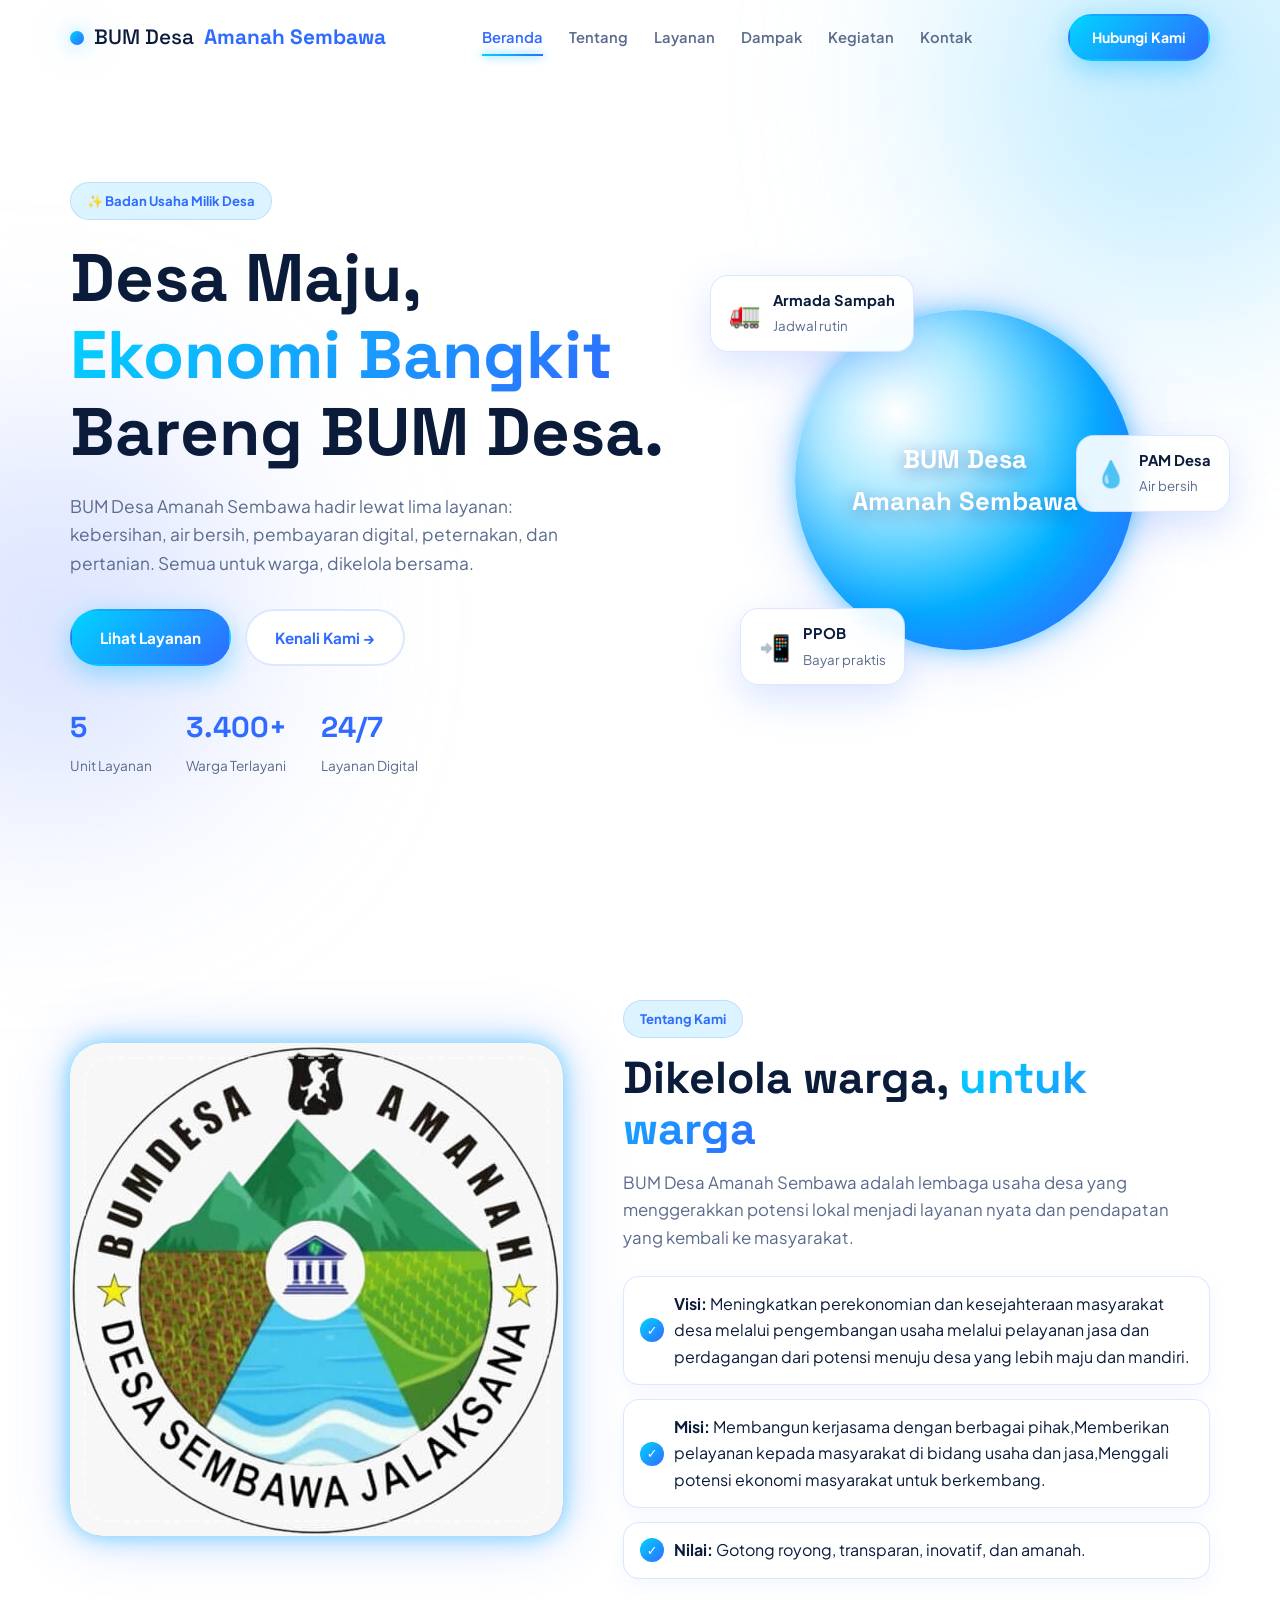
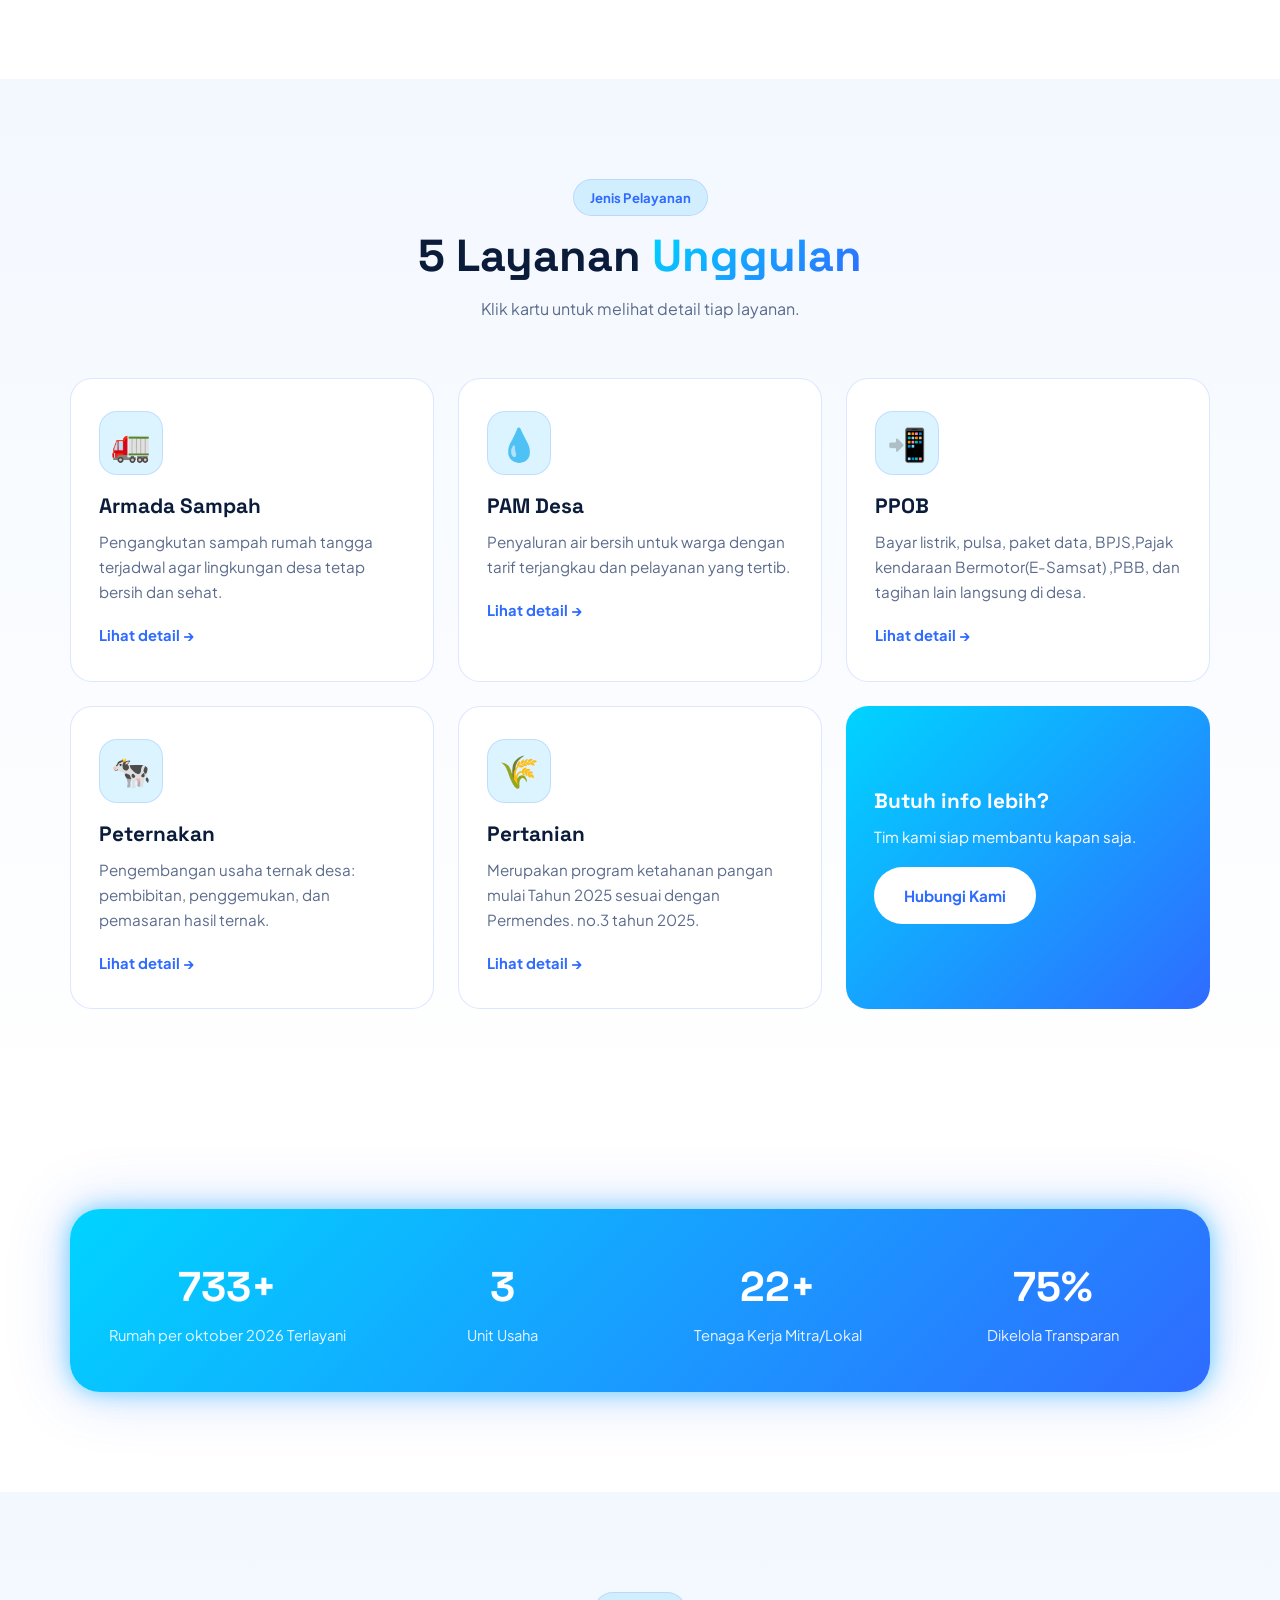
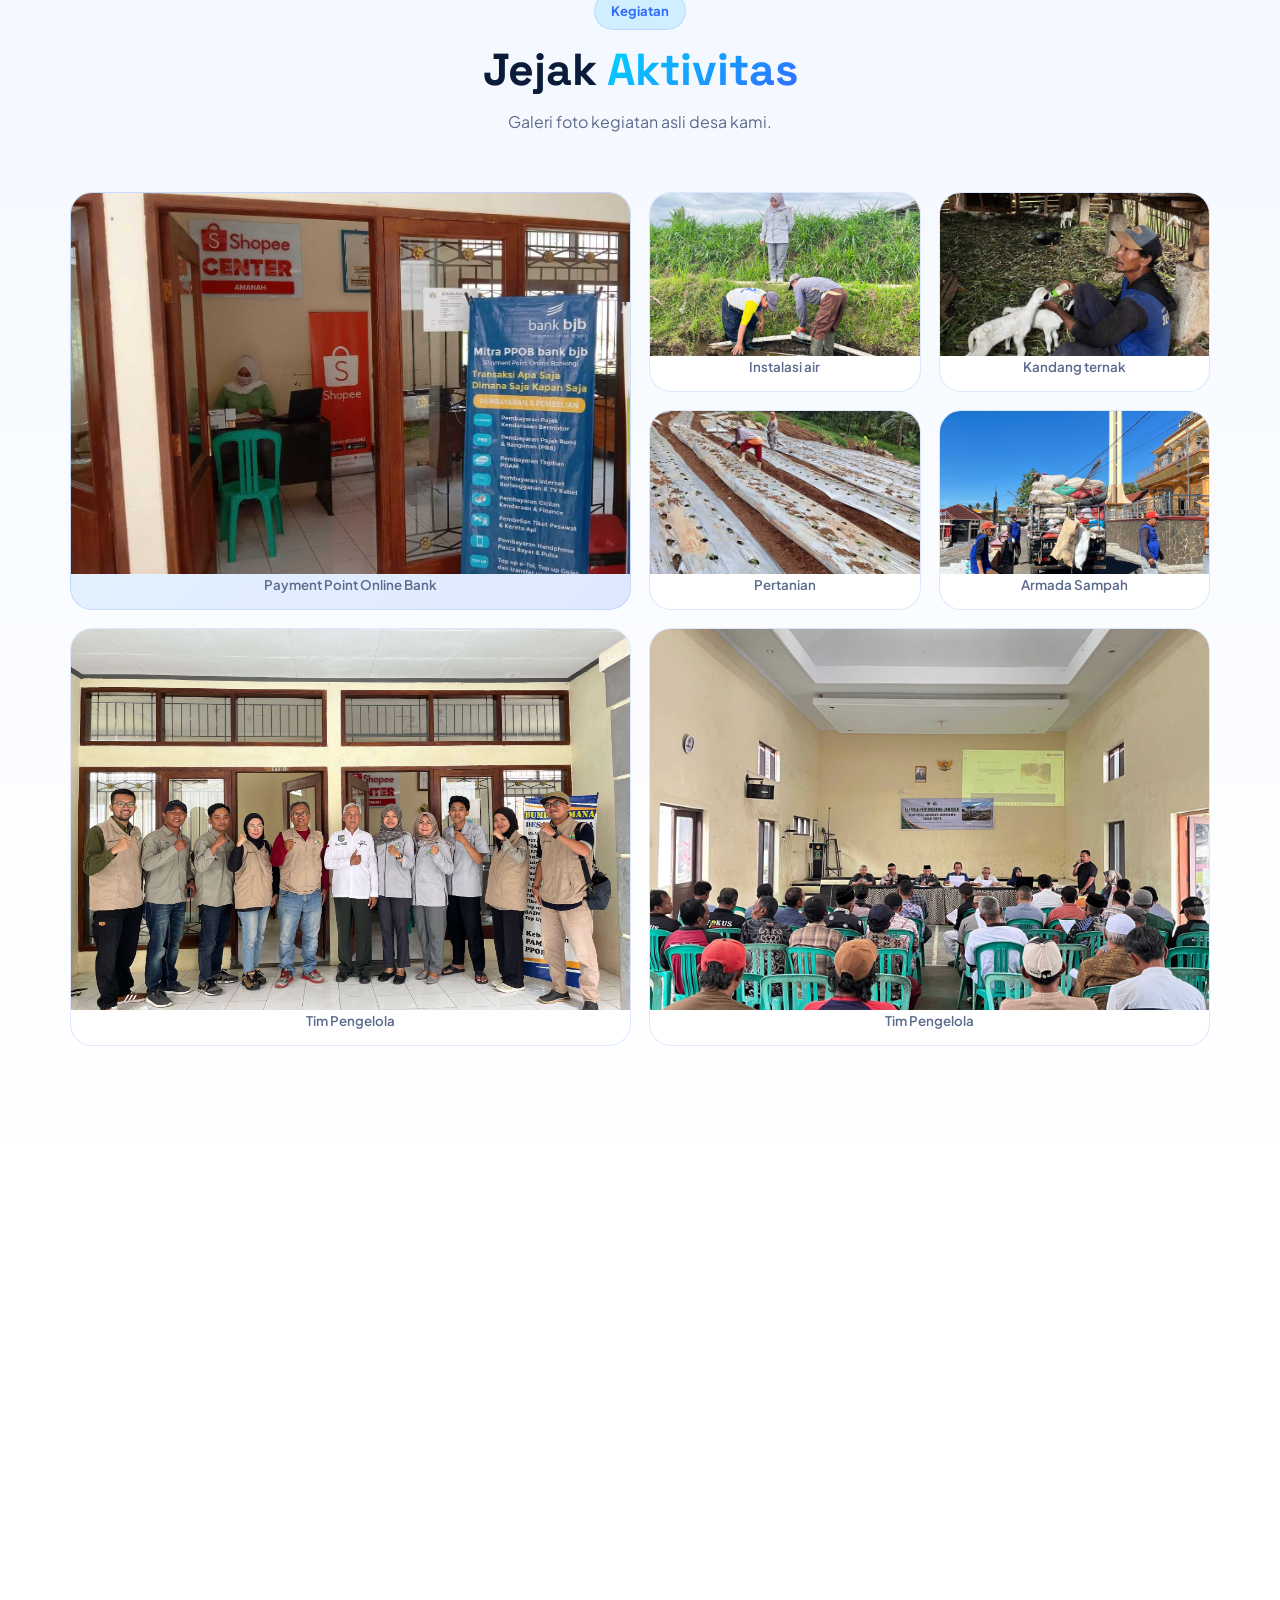
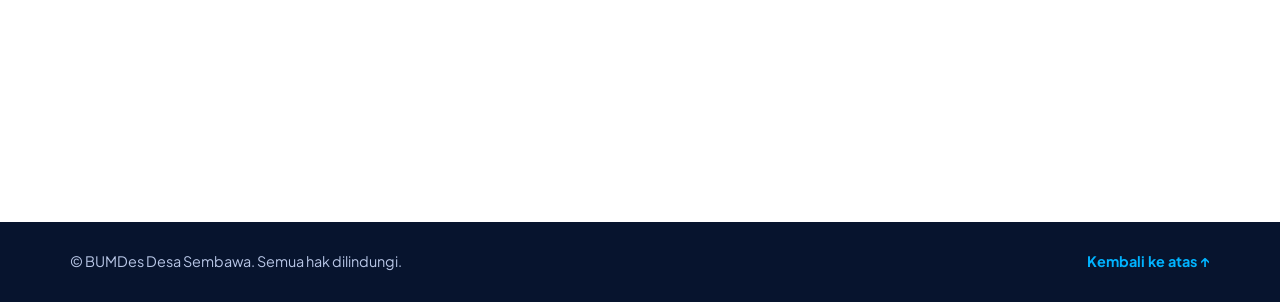
==== index.html @ c19733e8 "Add files via upload" ====
<!DOCTYPE html>
<html lang="id" style="overflow-x: hidden;">

<head>
  <meta charset="UTF-8" />
  <meta name="viewport" content="width=device-width, initial-scale=1.0, maximum-scale=1.0, user-scalable=no">
  <title>BUM Desa Amanah Sembawa</title>
  <meta name="description"
    content="BUM Desa Amanah Sembawa: armada sampah, PAM desa, PPOB, peternakan, dan pertanian untuk kemajuan desa." />
  <link rel="preconnect" href="https://fonts.googleapis.com" />
  <link rel="preconnect" href="https://fonts.gstatic.com" crossorigin />
  <link
    href="https://fonts.googleapis.com/css2?family=Plus+Jakarta+Sans:wght@400;500;600;700;800&family=Space+Grotesk:wght@500;700&display=swap"
    rel="stylesheet" />
  <link rel="stylesheet" href="style.css" />
</head>

<body style="overflow-x: hidden; width: 100%; max-width: 100vw;"></body>

<body>
  <div class="scroll-progress" id="scrollProgress"></div>
  <div class="bg-glow glow-1"></div>
  <div class="bg-glow glow-2"></div>

  <!-- NAVBAR -->
  <header class="navbar" id="navbar">
    <div class="container nav-inner">
      <a href="#beranda" class="brand">
        <span class="brand-dot"></span>
        BUM Desa <b>Amanah Sembawa</b>
      </a>
      <nav class="nav-links" id="navLinks">
        <a href="#beranda">Beranda</a>
        <a href="#tentang">Tentang</a>
        <a href="#layanan">Layanan</a>
        <a href="#statistik">Dampak</a>
        <a href="#galeri">Kegiatan</a>
        <a href="#kontak">Kontak</a>
      </nav>
      <a href="#kontak" class="btn btn-neon btn-sm nav-cta">Hubungi Kami</a>
      <button class="burger" id="burger" aria-label="Menu">
        <span></span><span></span><span></span>
      </button>
    </div>
  </header>

  <main>
    <!-- HERO -->
    <section class="hero" id="beranda">
      <div class="container hero-grid">
        <div class="hero-text reveal">
          <span class="chip">✨ Badan Usaha Milik Desa</span>
          <h1>Desa Maju,<br /><span class="gradient-text">Ekonomi Bangkit</span><br />Bareng BUM Desa.</h1>
          <p>
            BUM Desa Amanah Sembawa hadir lewat lima layanan: kebersihan, air bersih,
            pembayaran digital, peternakan, dan pertanian. Semua untuk warga, dikelola bersama.
          </p>
          <div class="hero-actions">
            <a href="#layanan" class="btn btn-neon">Lihat Layanan</a>
            <a href="#tentang" class="btn btn-ghost">Kenali Kami →</a>
          </div>
          <div class="hero-mini">
            <div><strong class="counter" data-target="5">0</strong><span>Unit Layanan</span></div>
            <div><strong class="counter" data-target="3400" data-suffix="+">0</strong><span>Warga Terlayani</span></div>
            <div><strong class="counter" data-target="24" data-suffix="/7">0</strong><span>Layanan Digital</span></div>
          </div>
        </div>

        <div class="hero-visual reveal">
          <div class="orb"></div>
          <div class="float-card fc-1"><span>🚛</span>
            <div><b>Armada Sampah</b><small>Jadwal rutin</small></div>
          </div>
          <div class="float-card fc-2"><span>💧</span>
            <div><b>PAM Desa</b><small>Air bersih</small></div>
          </div>
          <div class="float-card fc-3"><span>📲</span>
            <div><b>PPOB</b><small>Bayar praktis</small></div>
          </div>
          <div class="hero-badge">BUM Desa<br /> Amanah Sembawa</div>
        </div>
      </div>
    </section>

    <!-- TENTANG -->
    <section class="section" id="tentang">
      <div class="container about-grid">
        <div class="about-card reveal">
          <div class="about-img">
            <img src="images/logo.png" alt="Logo BUMDes Sembawa">
          </div>
        </div>

        <div class="reveal">
          <span class="chip">Tentang Kami</span>
          <h2>Dikelola warga, <span class="gradient-text">untuk warga</span></h2>
          <p class="lead">
            BUM Desa Amanah Sembawa adalah lembaga usaha desa yang menggerakkan potensi lokal
            menjadi layanan nyata dan pendapatan yang kembali ke masyarakat.
          </p>
          <ul class="check-list">
            <li><b>Visi:</b> Meningkatkan perekonomian dan kesejahteraan masyarakat desa melalui pengembangan usaha
              melalui
              pelayanan jasa dan perdagangan dari potensi menuju desa yang lebih maju dan mandiri.</li>
            <li><b>Misi:</b> Membangun kerjasama dengan berbagai pihak,Memberikan pelayanan kepada masyarakat di bidang
              usaha dan jasa,Menggali potensi ekonomi masyarakat untuk berkembang.</li>
            <li><b>Nilai:</b> Gotong royong, transparan, inovatif, dan amanah.</li>
          </ul>
        </div>
      </div>
    </section>

    <!-- LAYANAN -->
    <section class="section section-alt" id="layanan">
      <div class="container">
        <div class="section-head reveal">
          <span class="chip">Jenis Pelayanan</span>
          <h2>5 Layanan <span class="gradient-text">Unggulan</span></h2>
          <p>Klik kartu untuk melihat detail tiap layanan.</p>
        </div>

        <div class="service-grid">
          <article class="service-card reveal" data-service="sampah">
            <div class="s-icon">🚛</div>
            <h3>Armada Sampah</h3>
            <p>Pengangkutan sampah rumah tangga terjadwal agar lingkungan desa tetap bersih dan sehat.</p>
            <button class="s-link">Lihat detail →</button>
          </article>

          <article class="service-card reveal" data-service="pam">
            <div class="s-icon">💧</div>
            <h3>PAM Desa</h3>
            <p>Penyaluran air bersih untuk warga dengan tarif terjangkau dan pelayanan yang tertib.</p>
            <button class="s-link">Lihat detail →</button>
          </article>

          <article class="service-card reveal" data-service="ppob">
            <div class="s-icon">📲</div>
            <h3>PPOB</h3>
            <p>Bayar listrik, pulsa, paket data, BPJS,Pajak kendaraan Bermotor(E-Samsat) ,PBB, dan tagihan lain langsung
              di desa.</p>
            <button class="s-link">Lihat detail →</button>
          </article>

          <article class="service-card reveal" data-service="peternakan">
            <div class="s-icon">🐄</div>
            <h3>Peternakan</h3>
            <p>Pengembangan usaha ternak desa: pembibitan, penggemukan, dan pemasaran hasil ternak.</p>
            <button class="s-link">Lihat detail →</button>
          </article>

          <article class="service-card reveal" data-service="pertanian">
            <div class="s-icon">🌾</div>
            <h3>Pertanian</h3>
            <p>Merupakan program ketahanan pangan mulai Tahun 2025 sesuai dengan Permendes. no.3 tahun 2025.</p>
            <button class="s-link">Lihat detail →</button>
          </article>

          <article class="service-card cta-card reveal">
            <h3>Butuh info lebih?</h3>
            <p>Tim kami siap membantu kapan saja.</p>
            <a href="#kontak" class="btn btn-white">Hubungi Kami</a>
          </article>
        </div>
      </div>
    </section>

    <!-- STATISTIK -->
    <section class="section" id="statistik">
      <div class="container">
        <div class="stats reveal">
          <div class="stat"><strong class="counter" data-target="969" data-suffix="+">0</strong><span>Rumah per oktober
              2026
              Terlayani</span></div>
          <div class="stat"><strong class="counter" data-target="5">0</strong><span>Unit Usaha</span></div>
          <div class="stat"><strong class="counter" data-target="30" data-suffix="+">0</strong><span>Tenaga Kerja
              Mitra/Lokal</span></div>
          <div class="stat"><strong class="counter" data-target="100" data-suffix="%">0</strong><span>Dikelola
              Transparan</span></div>
        </div>
      </div>
    </section>

    <!-- GALERI -->
    <section class="section section-alt" id="galeri">
      <div class="container">
        <div class="section-head reveal">
          <span class="chip">Kegiatan</span>
          <h2>Jejak <span class="gradient-text">Aktivitas</span></h2>
          <p>Galeri foto kegiatan asli desa kami.</p>
        </div>
        <div class="gallery">
          <div class="g-item g-big reveal">
            <img src="images/ppob.jpg" alt="Pengangkutan sampah">
            <small>Payment Point Online Bank</small>
          </div>

          <div class="g-item reveal">
            <img src="images/air-bersih.jpg" alt="Instalasi air">
            <small>Instalasi air</small>
          </div>

          <div class="g-item reveal">
            <img src="images/peternakan.jpg" alt="Kandang ternak">
            <small>Kandang ternak</small>
          </div>

          <div class="g-item reveal">
            <img src="images/pertanian.jpg" alt="Kolam ikan">
            <small>Pertanian</small>
          </div>

          <div class="g-item reveal">
            <img src="images/sampah.jpg" alt="Loket PPOB">
            <small>Armada Sampah</small>
          </div>
          <div class="g-item reveal g-karyawan">
            <img src="images/karyawan.jpg" alt="Tim Karyawan 1">
            <small>Tim Pengelola </small>
          </div>

          <div class="g-item reveal g-karyawan">
            <img src="images/karyawan2.jpg" alt="Tim Karyawan 2 ">
            <small>Tim Pengelola </small>
          </div>
        </div>
      </div>




    </section>

    <!-- KONTAK -->
    <section class="section" id="kontak">
      <div class="container contact-grid">
        <div class="reveal">
          <span class="chip">Kontak</span>
          <h2>Yuk, <span class="gradient-text">terhubung!</span></h2>
          <p class="lead">Punya pertanyaan atau ingin berlangganan layanan? Kirim pesan, kami balas secepatnya.</p>
          <ul class="contact-list">
            <li>📍 Kantor BUM Desa, Balai Desa Sembawa</li>
            <li>✉️ bumdesaamanahsembawa@gmail.com</li>
            <li>📷 https://www.instagram.com/bumdesa_amanahsembawa</li>
            <li>▶️ https://youtube.com/@bumdesaamanahsembawa2020</li>
            <li>🕗 Senin–Kamis, 08.00–13.30 WIB</li>
            <li>🕗 Jum'at, 08.00–11.30 WIB</li>
          </ul>
        </div>
        <form class="form reveal" id="contactForm">
          <label>Nama
            <input type="text" id="nama" placeholder="Nama lengkap" required />
          </label>
          <label>Layanan
            <select id="layananPilih">
              <option>Armada Sampah</option>
              <option>PAM Desa</option>
              <option>PPOB</option>
              <option>Peternakan</option>
              <option>Pertanian</option>
            </select>
          </label>
          <label>Pesan
            <textarea id="pesan" rows="4" placeholder="Tulis pesanmu..." required></textarea>
          </label>
          <button type="submit" class="btn btn-neon">Kirim via Gmail</button>
        </form>
      </div>
    </section>
  </main>

  <footer class="footer">
    <div class="container footer-inner">
      <span>© <span id="year"></span> BUMDes Desa Sembawa. Semua hak dilindungi.</span>
      <a href="#beranda">Kembali ke atas ↑</a>
    </div>
  </footer>

  <!-- MODAL -->
  <div class="modal" id="modal" aria-hidden="true">
    <div class="modal-box">
      <button class="modal-close" id="modalClose" aria-label="Tutup">✕</button>
      <div class="modal-icon" id="mIcon"></div>
      <h3 id="mTitle"></h3>
      <p id="mDesc"></p>
      <ul id="mList"></ul>
      <a href="#kontak" class="btn btn-neon" id="mCta">Pesan Layanan</a>
    </div>
  </div>


  <script src="script.js"></script>
</body>

</html>
---- style.css ----
:root {
  --bg: #ffffff;
  --bg-alt: #f3f8ff;
  --text: #0b1b3a;
  --muted: #5b6b8c;
  --neon: #00b3ff;
  --neon-2: #2f6bff;
  --neon-soft: rgba(0, 179, 255, 0.14);
  --border: rgba(47, 107, 255, 0.16);
  --glow: 0 0 22px rgba(0, 179, 255, 0.55), 0 0 60px rgba(47, 107, 255, 0.25);
  --radius: 22px;
  --grad: linear-gradient(135deg, #00d4ff 0%, #2f6bff 100%);
}

* {
  margin: 0;
  padding: 0;
  box-sizing: border-box;
}

html {
  scroll-behavior: smooth;
  scroll-padding-top: 80px;
}

body {
  font-family: "Plus Jakarta Sans", system-ui, sans-serif;
  background: var(--bg);
  color: var(--text);
  line-height: 1.65;
  overflow-x: hidden;
}

h1,
h2,
h3 {
  font-family: "Space Grotesk", "Plus Jakarta Sans", sans-serif;
  line-height: 1.15;
}

a {
  color: inherit;
  text-decoration: none;
}

ul {
  list-style: none;
}

.container {
  width: min(1140px, 92%);
  margin: 0 auto;
}

.gradient-text {
  background: var(--grad);
  -webkit-background-clip: text;
  background-clip: text;
  color: transparent;
}

/* scroll progress */
.scroll-progress {
  position: fixed;
  top: 0;
  left: 0;
  height: 3px;
  width: 0;
  background: var(--grad);
  box-shadow: var(--glow);
  z-index: 200;
}

/* background glows */
.bg-glow {
  position: fixed;
  border-radius: 50%;
  filter: blur(110px);
  z-index: -1;
  opacity: 0.55;
  pointer-events: none;
}

.glow-1 {
  width: 420px;
  height: 420px;
  background: #8fdcff;
  top: -120px;
  right: -100px;
}

.glow-2 {
  width: 380px;
  height: 380px;
  background: #b7c8ff;
  bottom: 10%;
  left: -140px;
}

/* buttons */
.btn {
  display: inline-flex;
  align-items: center;
  justify-content: center;
  padding: 14px 28px;
  border-radius: 999px;
  font-weight: 700;
  font-size: 0.95rem;
  border: 2px solid transparent;
  cursor: pointer;
  transition: transform .25s, box-shadow .25s, background .25s;
  font-family: inherit;
}

.btn-sm {
  padding: 10px 22px;
  font-size: 0.88rem;
}

.btn-neon {
  background: var(--grad);
  color: #fff;
  box-shadow: 0 8px 28px rgba(0, 179, 255, 0.4);
}

.btn-neon:hover {
  transform: translateY(-3px);
  box-shadow: var(--glow);
}

.btn-ghost {
  background: #fff;
  border-color: var(--border);
  color: var(--neon-2);
}

.btn-ghost:hover {
  border-color: var(--neon);
  box-shadow: 0 0 20px var(--neon-soft);
  transform: translateY(-3px);
}

.btn-white {
  background: #fff;
  color: var(--neon-2);
}

.btn-white:hover {
  transform: translateY(-3px);
}

/* navbar */
.navbar {
  position: fixed;
  top: 0;
  left: 0;
  right: 0;
  z-index: 100;
  padding: 14px 0;
  transition: background .3s, box-shadow .3s, padding .3s;
}

.navbar.scrolled {
  background: rgba(255, 255, 255, 0.82);
  backdrop-filter: blur(16px);
  box-shadow: 0 6px 30px rgba(47, 107, 255, 0.10);
  padding: 10px 0;
}

.nav-inner {
  display: flex;
  align-items: center;
  justify-content: space-between;
  gap: 20px;
}

.brand {
  font-family: "Space Grotesk", sans-serif;
  font-size: 1.3rem;
  font-weight: 500;
  display: flex;
  align-items: center;
  gap: 10px;
}

.brand b {
  color: var(--neon-2);
}

.brand-dot {
  width: 14px;
  height: 14px;
  border-radius: 50%;
  background: var(--grad);
  box-shadow: var(--glow);
}

.nav-links {
  display: flex;
  gap: 26px;
}

.nav-links a {
  font-weight: 600;
  font-size: 0.92rem;
  color: var(--muted);
  position: relative;
  transition: color .2s;
}

.nav-links a::after {
  content: "";
  position: absolute;
  left: 0;
  bottom: -6px;
  width: 0;
  height: 2px;
  background: var(--grad);
  box-shadow: 0 0 10px var(--neon);
  transition: width .3s;
}

.nav-links a:hover,
.nav-links a.active {
  color: var(--neon-2);
}

.nav-links a:hover::after,
.nav-links a.active::after {
  width: 100%;
}

.burger {
  display: none;
  background: none;
  border: 0;
  cursor: pointer;
  flex-direction: column;
  gap: 5px;
}

.burger span {
  width: 26px;
  height: 3px;
  background: var(--text);
  border-radius: 3px;
  transition: .3s;
}

/* sections */
.section {
  padding: 100px 0;
  position: relative;
}

.section-alt {
  background: linear-gradient(180deg, var(--bg-alt), #fff);
}

.section-head {
  text-align: center;
  max-width: 620px;
  margin: 0 auto 56px;
}

.section-head p {
  color: var(--muted);
  margin-top: 12px;
}

h2 {
  font-size: clamp(1.9rem, 4vw, 2.8rem);
  margin: 14px 0 14px;
}

.lead {
  color: var(--muted);
  font-size: 1.05rem;
}

.chip {
  display: inline-block;
  padding: 7px 16px;
  border-radius: 999px;
  font-size: 0.82rem;
  font-weight: 700;
  color: var(--neon-2);
  background: var(--neon-soft);
  border: 1px solid var(--border);
}

/* hero */
.hero {
  padding: 150px 0 90px;
  min-height: 100vh;
  display: flex;
  align-items: center;
}

.hero-grid {
  display: grid;
  grid-template-columns: 1.1fr 0.9fr;
  gap: 50px;
  align-items: center;
}

.hero h1 {
  font-size: clamp(2.4rem, 5.6vw, 4.2rem);
  margin: 20px 0;
}

.hero p {
  color: var(--muted);
  font-size: 1.08rem;
  max-width: 520px;
}

.hero-actions {
  display: flex;
  gap: 14px;
  flex-wrap: wrap;
  margin: 32px 0 38px;
}

.hero-mini {
  display: flex;
  gap: 34px;
  flex-wrap: wrap;
}

.hero-mini strong {
  display: block;
  font-family: "Space Grotesk";
  font-size: 1.8rem;
  color: var(--neon-2);
}

.hero-mini span {
  font-size: 0.85rem;
  color: var(--muted);
}

.hero-visual {
  position: relative;
  height: 470px;
  display: grid;
  place-items: center;
}

.orb {
  width: 340px;
  height: 340px;
  border-radius: 50%;
  background: radial-gradient(circle at 30% 30%, #fff 0%, #aeeaff 25%, #00b3ff 60%, #2f6bff 100%);
  box-shadow: var(--glow), inset -20px -20px 60px rgba(47, 107, 255, 0.4);
  animation: pulse 6s ease-in-out infinite;
}

.hero-badge {
  position: absolute;
  text-align: center;
  font-family: "Space Grotesk";
  font-weight: 700;
  font-size: 1.6rem;
  color: #fff;
  text-shadow: 0 4px 18px rgba(0, 40, 140, 0.45);
}

.float-card {
  position: absolute;
  display: flex;
  align-items: center;
  gap: 12px;
  background: rgba(255, 255, 255, 0.9);
  backdrop-filter: blur(10px);
  padding: 12px 18px;
  border-radius: 18px;
  border: 1px solid var(--border);
  box-shadow: 0 14px 40px rgba(47, 107, 255, 0.18);
  animation: float 5s ease-in-out infinite;
}

.float-card span {
  font-size: 1.6rem;
}

.float-card b {
  display: block;
  font-size: 0.92rem;
}

.float-card small {
  color: var(--muted);
}

.fc-1 {
  top: 30px;
  left: -10px;
}

.fc-2 {
  top: 190px;
  right: -20px;
  animation-delay: -1.5s;
}

.fc-3 {
  bottom: 30px;
  left: 20px;
  animation-delay: -3s;
}

@keyframes float {

  0%,
  100% {
    transform: translateY(0);
  }

  50% {
    transform: translateY(-14px);
  }
}

@keyframes pulse {

  0%,
  100% {
    transform: scale(1);
  }

  50% {
    transform: scale(1.05);
  }
}

/* about */
.about-grid {
  display: grid;
  grid-template-columns: 0.9fr 1.1fr;
  gap: 60px;
  align-items: center;
}

.about-img {
  aspect-ratio: 1;
  border-radius: 32px;
  display: grid;
  place-content: center;
  text-align: center;
  background: var(--grad);
  color: #fff;
  box-shadow: var(--glow);
  position: relative;
  overflow: hidden;
}

.about-img::before {
  content: "";
  position: absolute;
  inset: 14px;
  border: 2px dashed rgba(255, 255, 255, 0.5);
  border-radius: 24px;
}

.about-img span {
  font-size: 6rem;
}

.about-img p {
  font-family: "Space Grotesk";
  font-size: 1.3rem;
  font-weight: 700;
}

.check-list {
  margin-top: 24px;
  display: grid;
  gap: 14px;
}

.check-list li {
  padding: 14px 18px 14px 50px;
  border-radius: 16px;
  background: #fff;
  border: 1px solid var(--border);
  position: relative;
  box-shadow: 0 6px 20px rgba(47, 107, 255, 0.06);
}

.check-list li::before {
  content: "✓";
  position: absolute;
  left: 16px;
  top: 50%;
  transform: translateY(-50%);
  width: 24px;
  height: 24px;
  border-radius: 50%;
  background: var(--grad);
  color: #fff;
  display: grid;
  place-items: center;
  font-size: 0.8rem;
  font-weight: 800;
}

/* services */
.service-grid {
  display: grid;
  grid-template-columns: repeat(3, 1fr);
  gap: 24px;
}

.service-card {
  background: #fff;
  border: 1px solid var(--border);
  border-radius: var(--radius);
  padding: 32px 28px;
  transition: transform .3s, box-shadow .3s, border-color .3s;
  cursor: pointer;
  position: relative;
  overflow: hidden;
}

.service-card::before {
  content: "";
  position: absolute;
  inset: 0;
  background: var(--grad);
  opacity: 0;
  transition: opacity .3s;
  z-index: 0;
}

.service-card>* {
  position: relative;
  z-index: 1;
  transition: color .3s;
}

.service-card:hover {
  transform: translateY(-8px);
  border-color: var(--neon);
  box-shadow: var(--glow);
}

.service-card:hover::before {
  opacity: 1;
}

.service-card:hover h3,
.service-card:hover p,
.service-card:hover .s-link {
  color: #fff;
}

.s-icon {
  width: 64px;
  height: 64px;
  border-radius: 18px;
  display: grid;
  place-items: center;
  font-size: 2rem;
  background: var(--neon-soft);
  margin-bottom: 20px;
  border: 1px solid var(--border);
}

.service-card h3 {
  font-size: 1.3rem;
  margin-bottom: 10px;
}

.service-card p {
  color: var(--muted);
  font-size: 0.95rem;
  margin-bottom: 18px;
}

.s-link {
  background: none;
  border: 0;
  font-weight: 700;
  color: var(--neon-2);
  cursor: pointer;
  font-family: inherit;
  font-size: 0.92rem;
}

.cta-card {
  background: var(--grad);
  cursor: default;
  display: flex;
  flex-direction: column;
  justify-content: center;
  align-items: flex-start;
  border: 0;
}

.cta-card::before {
  display: none;
}

.cta-card h3,
.cta-card p {
  color: #fff !important;
}

.cta-card:hover {
  transform: translateY(-8px);
}

/* stats */
.stats {
  display: grid;
  grid-template-columns: repeat(4, 1fr);
  gap: 20px;
  padding: 44px 30px;
  border-radius: 30px;
  background: var(--grad);
  color: #fff;
  box-shadow: var(--glow);
}

.stat {
  text-align: center;
}

.stat strong {
  display: block;
  font-family: "Space Grotesk";
  font-size: 2.6rem;
}

.stat span {
  opacity: 0.9;
  font-size: 0.92rem;
}

/* gallery */
.gallery {
  display: grid;
  grid-template-columns: repeat(4, 1fr);
  grid-auto-rows: 200px;
  gap: 18px;
}

.g-item {
  border-radius: 22px;
  display: flex;
  flex-direction: column;
  align-items: center;
  justify-content: flex-start;
  /* Ubah ke flex-start agar gambar selalu di atas */
  background: #fff;
  border: 1px solid var(--border);
  transition: transform .3s, box-shadow .3s;
  overflow: hidden;
  /* PENTING: Mencegah gambar melewati sudut yang melengkung */
  padding-bottom: 15px;
  /* Memberikan ruang ekstra untuk teks di bawah */
}

.g-item small {
  color: var(--muted);
  font-weight: 600;
  margin-top: auto;
  /* Mendorong teks agar pas di bagian bawah */
}

.g-item:hover {
  transform: scale(1.03);
  box-shadow: var(--glow);
  border-color: var(--neon);
}

.g-big {
  grid-column: span 2;
  grid-row: span 2;
  background: linear-gradient(135deg, #e6f7ff, #dfe8ff);
}

.g-karyawan {
  grid-column: span 2;
  /* Melebarkan ke samping (2 kolom) */
  grid-row: span 2;
  /* Memanjangkan ke bawah (2 baris), sama seperti g-big */
}

/* Penyesuaian Gambar */
.gallery .g-item img {
  width: 100%;
  height: calc(100% - 20px);
  /* Tinggi gambar 100% dikurangi 35px untuk ruang teks */
  object-fit: cover;
  display: block;
  cursor: pointer;
  /* Memberikan efek kursor jari agar user tahu ini bisa diklik */
}

/* contact */
.contact-grid {
  display: grid;
  grid-template-columns: 1fr 1fr;
  gap: 50px;
  align-items: start;
}

.contact-list {
  margin-top: 24px;
  display: grid;
  gap: 12px;
  font-weight: 600;
}

.form {
  background: #fff;
  padding: 34px;
  border-radius: 26px;
  border: 1px solid var(--border);
  box-shadow: 0 20px 60px rgba(47, 107, 255, 0.12);
  display: grid;
  gap: 18px;
}

.form label {
  display: grid;
  gap: 8px;
  font-weight: 700;
  font-size: 0.9rem;
}

.form input,
.form select,
.form textarea {
  padding: 14px 16px;
  border-radius: 14px;
  border: 1.5px solid var(--border);
  font-family: inherit;
  font-size: 0.95rem;
  background: var(--bg-alt);
  color: var(--text);
  outline: none;
  transition: border-color .2s, box-shadow .2s;
}

.form input:focus,
.form select:focus,
.form textarea:focus {
  border-color: var(--neon);
  box-shadow: 0 0 0 4px var(--neon-soft);
}

/* footer */
.footer {
  background: #07142e;
  color: #b8c6e6;
  padding: 28px 0;
}

.footer-inner {
  display: flex;
  justify-content: space-between;
  gap: 16px;
  flex-wrap: wrap;
  font-size: 0.9rem;
}

.footer a {
  color: var(--neon);
  font-weight: 700;
}

/* modal */
.modal {
  position: fixed;
  inset: 0;
  background: rgba(7, 20, 46, 0.55);
  backdrop-filter: blur(6px);
  display: grid;
  place-items: center;
  z-index: 300;
  opacity: 0;
  visibility: hidden;
  transition: .3s;
  padding: 20px;
}

.modal.open {
  opacity: 1;
  visibility: visible;
}

.modal-box {
  background: #fff;
  border-radius: 28px;
  padding: 38px;
  max-width: 460px;
  width: 100%;
  position: relative;
  box-shadow: var(--glow);
  transform: translateY(30px) scale(.96);
  transition: transform .35s;
}

.modal.open .modal-box {
  transform: none;
}

.modal-close {
  position: absolute;
  top: 16px;
  right: 16px;
  width: 36px;
  height: 36px;
  border-radius: 50%;
  border: 0;
  background: var(--neon-soft);
  cursor: pointer;
  font-size: 1rem;
  color: var(--neon-2);
}

.modal-icon {
  font-size: 3rem;
  margin-bottom: 10px;
}

.modal-box h3 {
  font-size: 1.6rem;
  margin-bottom: 10px;
}

.modal-box p {
  color: var(--muted);
  margin-bottom: 16px;
}

.modal-box ul {
  display: grid;
  gap: 8px;
  margin-bottom: 24px;
}

.modal-box li {
  padding-left: 26px;
  position: relative;
  font-size: 0.95rem;
}

.modal-box li::before {
  content: "◆";
  position: absolute;
  left: 0;
  color: var(--neon);
}

/* reveal animation */
.reveal {
  opacity: 0;
  transform: translateY(34px);
  transition: opacity .8s ease, transform .8s ease;
}

.reveal.show {
  opacity: 1;
  transform: none;
}

/* responsive */
@media (max-width: 960px) {

  .hero-grid,
  .about-grid,
  .contact-grid {
    grid-template-columns: 1fr;
  }

  .hero-visual {
    height: 400px;
    order: -1;
  }

  .orb {
    width: 260px;
    height: 260px;
  }

  .service-grid {
    grid-template-columns: repeat(2, 1fr);
  }

  .stats {
    grid-template-columns: repeat(2, 1fr);
    gap: 30px;
  }

  .gallery {
    grid-template-columns: repeat(2, 1fr);
  }
}

@media (max-width: 760px) {
  .burger {
    display: flex;
  }

  .nav-cta {
    display: none;
  }

  .nav-links {
    position: fixed;
    top: 0;
    right: -100%;
    height: 100vh;
    width: 75%;
    max-width: 320px;
    background: #fff;
    flex-direction: column;
    padding: 100px 30px;
    gap: 22px;
    box-shadow: -10px 0 40px rgba(47, 107, 255, 0.18);
    transition: right .35s;
  }

  .nav-links.open {
    right: 0;
  }

  .section {
    padding: 70px 0;
  }
}

@media (max-width: 560px) {
  .service-grid {
    grid-template-columns: 1fr;
  }

  .fc-1 {
    left: 0;
  }

  .fc-2 {
    right: 0;
  }

  .gallery {
    grid-auto-rows: 160px;
  }
}
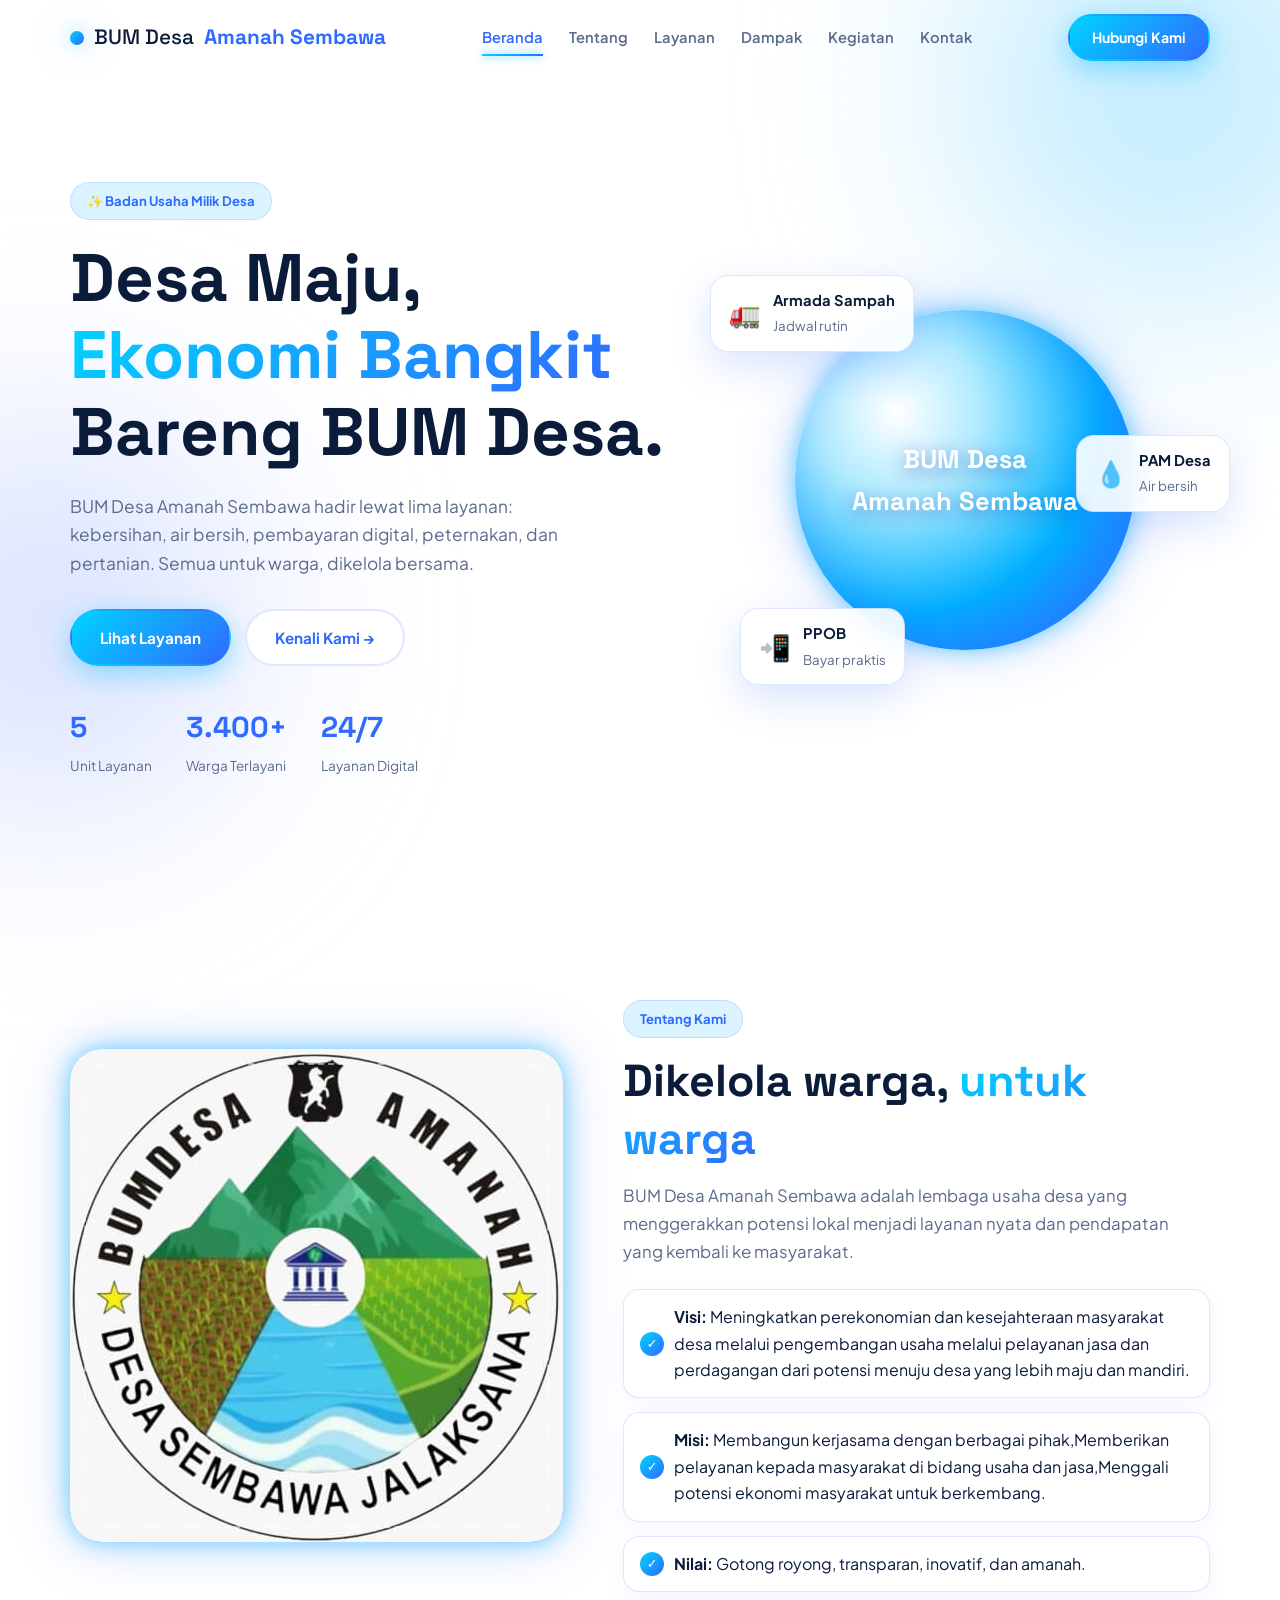
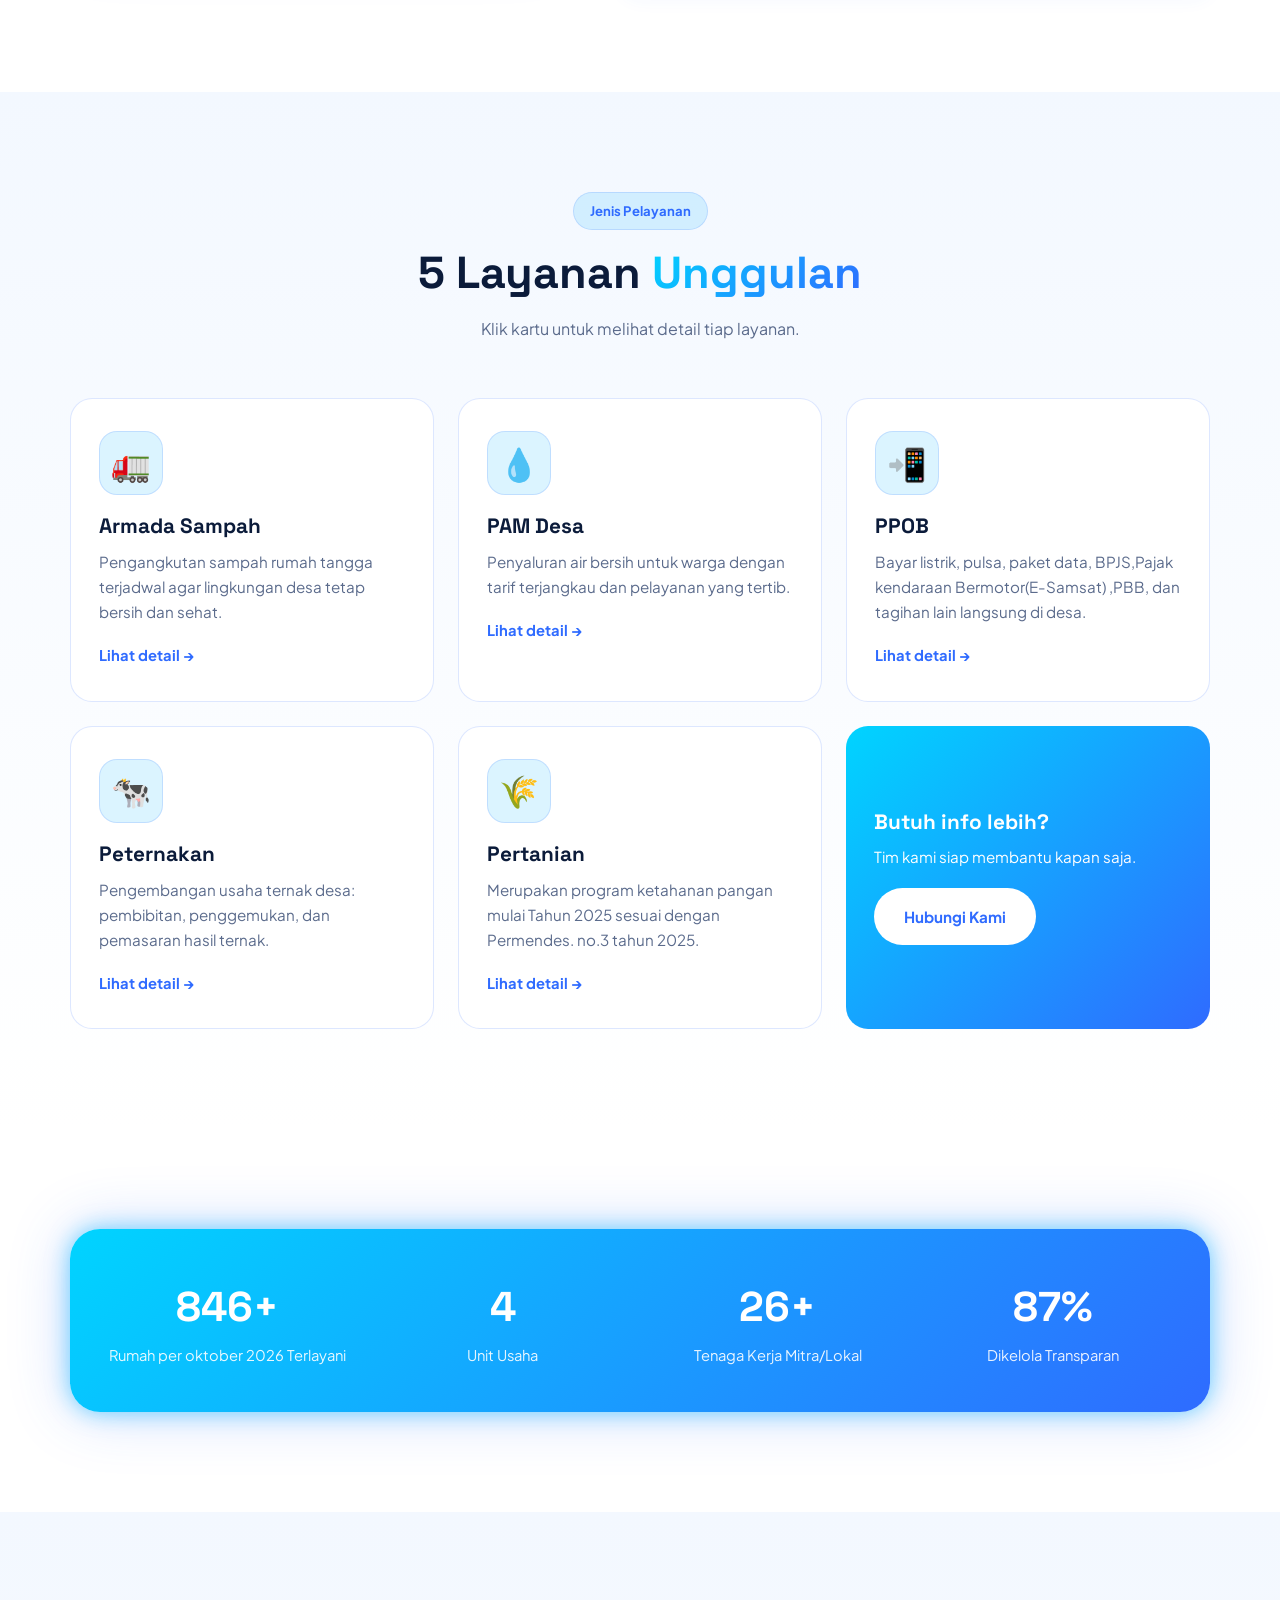
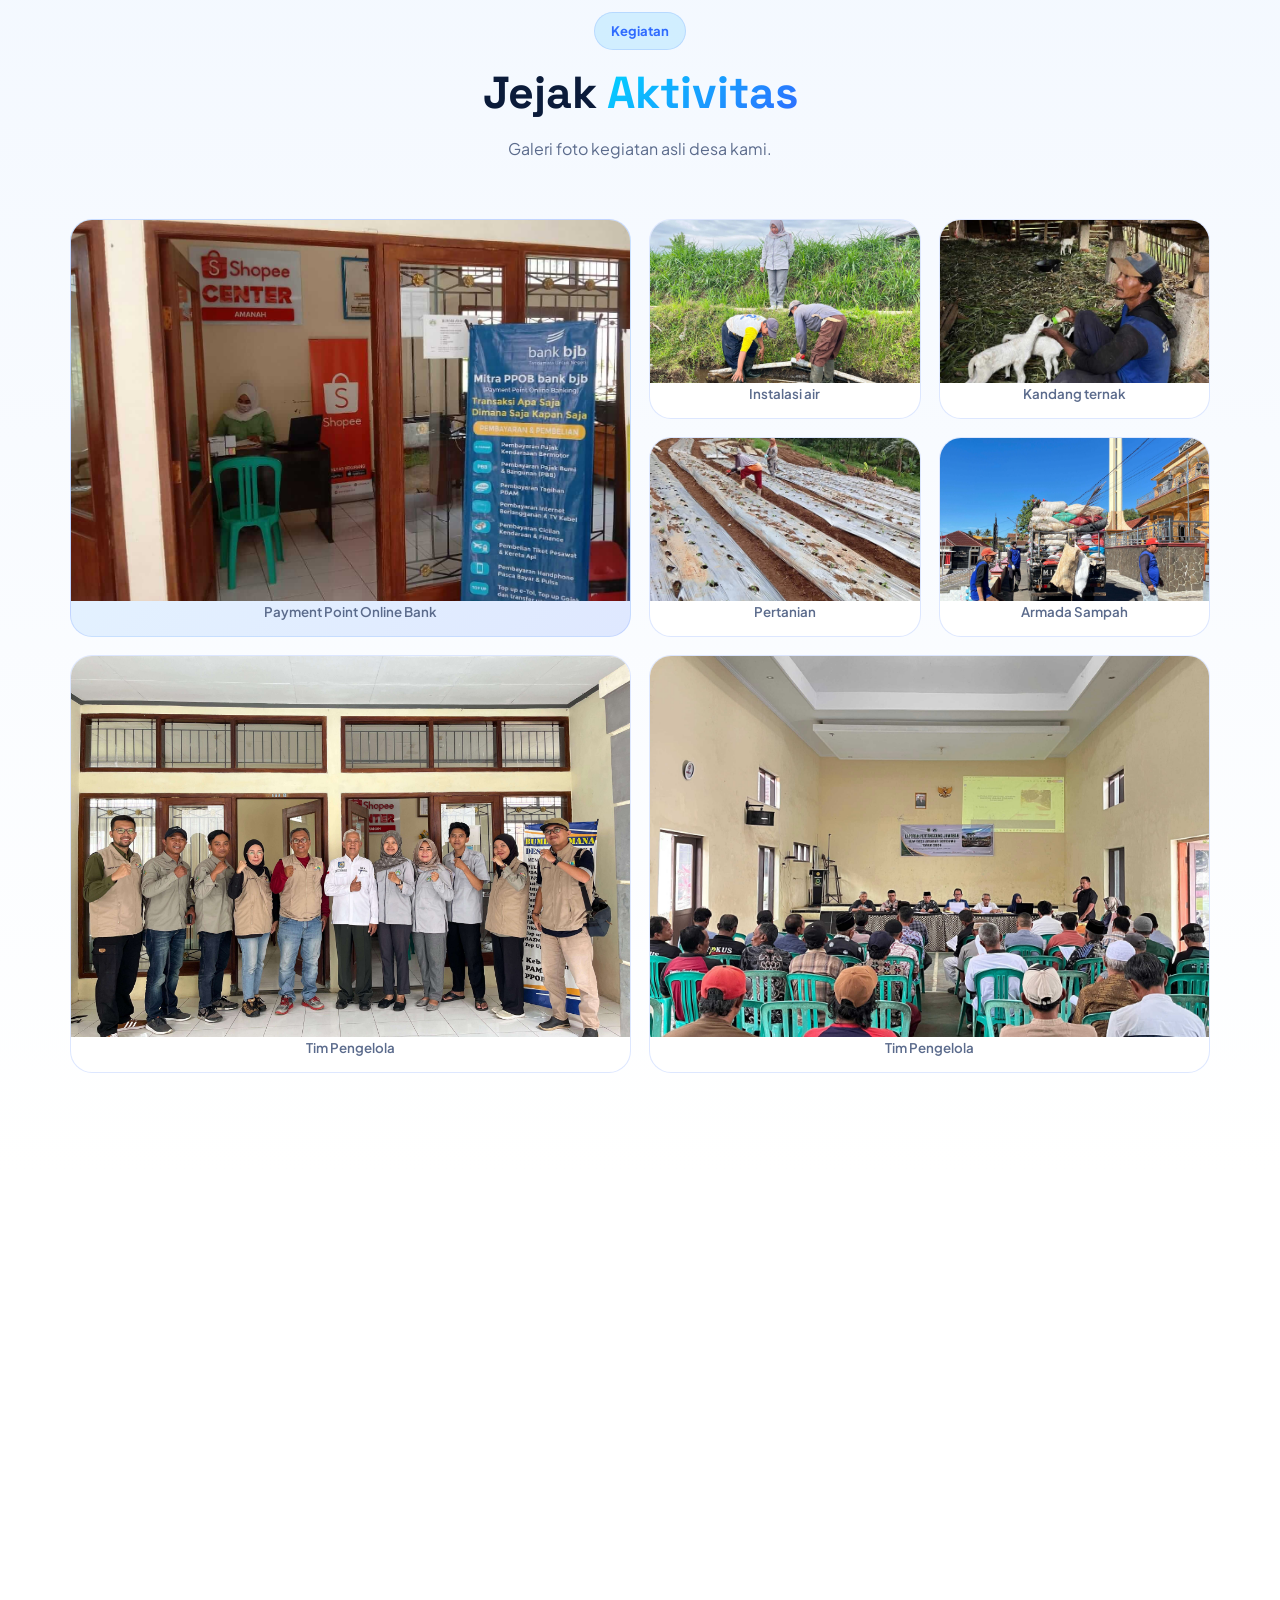
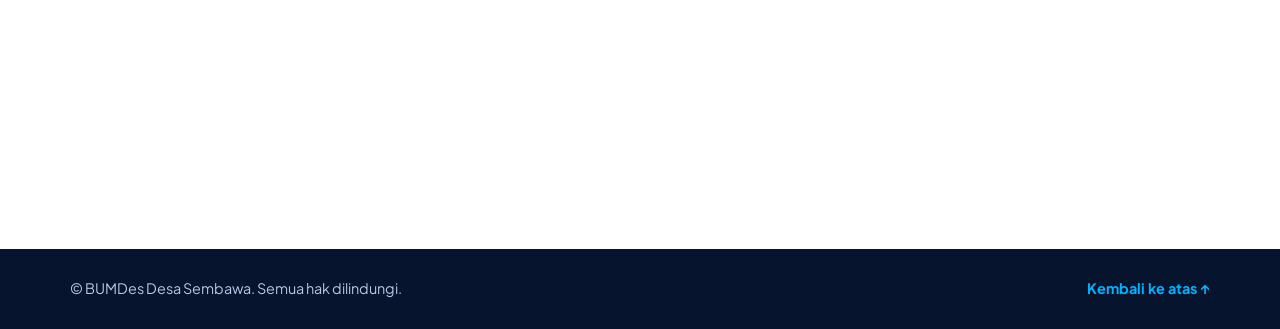
==== commit b1d21760: "Add files via upload" ====
--- a/index.html
+++ b/index.html
@@ -15,7 +15,7 @@
   <link rel="stylesheet" href="style.css" />
 </head>
 
-<body style="overflow-x: hidden; width: 100%; max-width: 100vw;"></body>
+
 
 <body>
   <div class="scroll-progress" id="scrollProgress"></div>
@@ -241,8 +241,8 @@
           <ul class="contact-list">
             <li>📍 Kantor BUM Desa, Balai Desa Sembawa</li>
             <li>✉️ bumdesaamanahsembawa@gmail.com</li>
-            <li>📷 https://www.instagram.com/bumdesa_amanahsembawa</li>
-            <li>▶️ https://youtube.com/@bumdesaamanahsembawa2020</li>
+            <li>📷 <span class="break-url">https://www.instagram.com/bumdesa_amanahsembawa</span></li>
+            <li>▶️ <span class="break-url">https://youtube.com/@bumdesaamanahsembawa2020</span></li>
             <li>🕗 Senin–Kamis, 08.00–13.30 WIB</li>
             <li>🕗 Jum'at, 08.00–11.30 WIB</li>
           </ul>
--- a/style.css
+++ b/style.css
@@ -269,8 +269,11 @@
 }
 
 h2 {
-  font-size: clamp(1.9rem, 4vw, 2.8rem);
+  font-size: clamp(1.6rem, 5vw, 2.8rem);
+  /* Diperkecil menjadi 1.6rem dan 5vw */
   margin: 14px 0 14px;
+  line-height: 1.3;
+  /* Tambahkan ini agar jarak baris saat turun ke bawah tidak saling menabrak */
 }
 
 .lead {
@@ -714,6 +717,13 @@
   font-weight: 600;
 }
 
+.break-url {
+  word-break: break-all;
+  overflow-wrap: break-word;
+  display: inline-block;
+  max-width: 100%;
+}
+
 .form {
   background: #fff;
   padding: 34px;
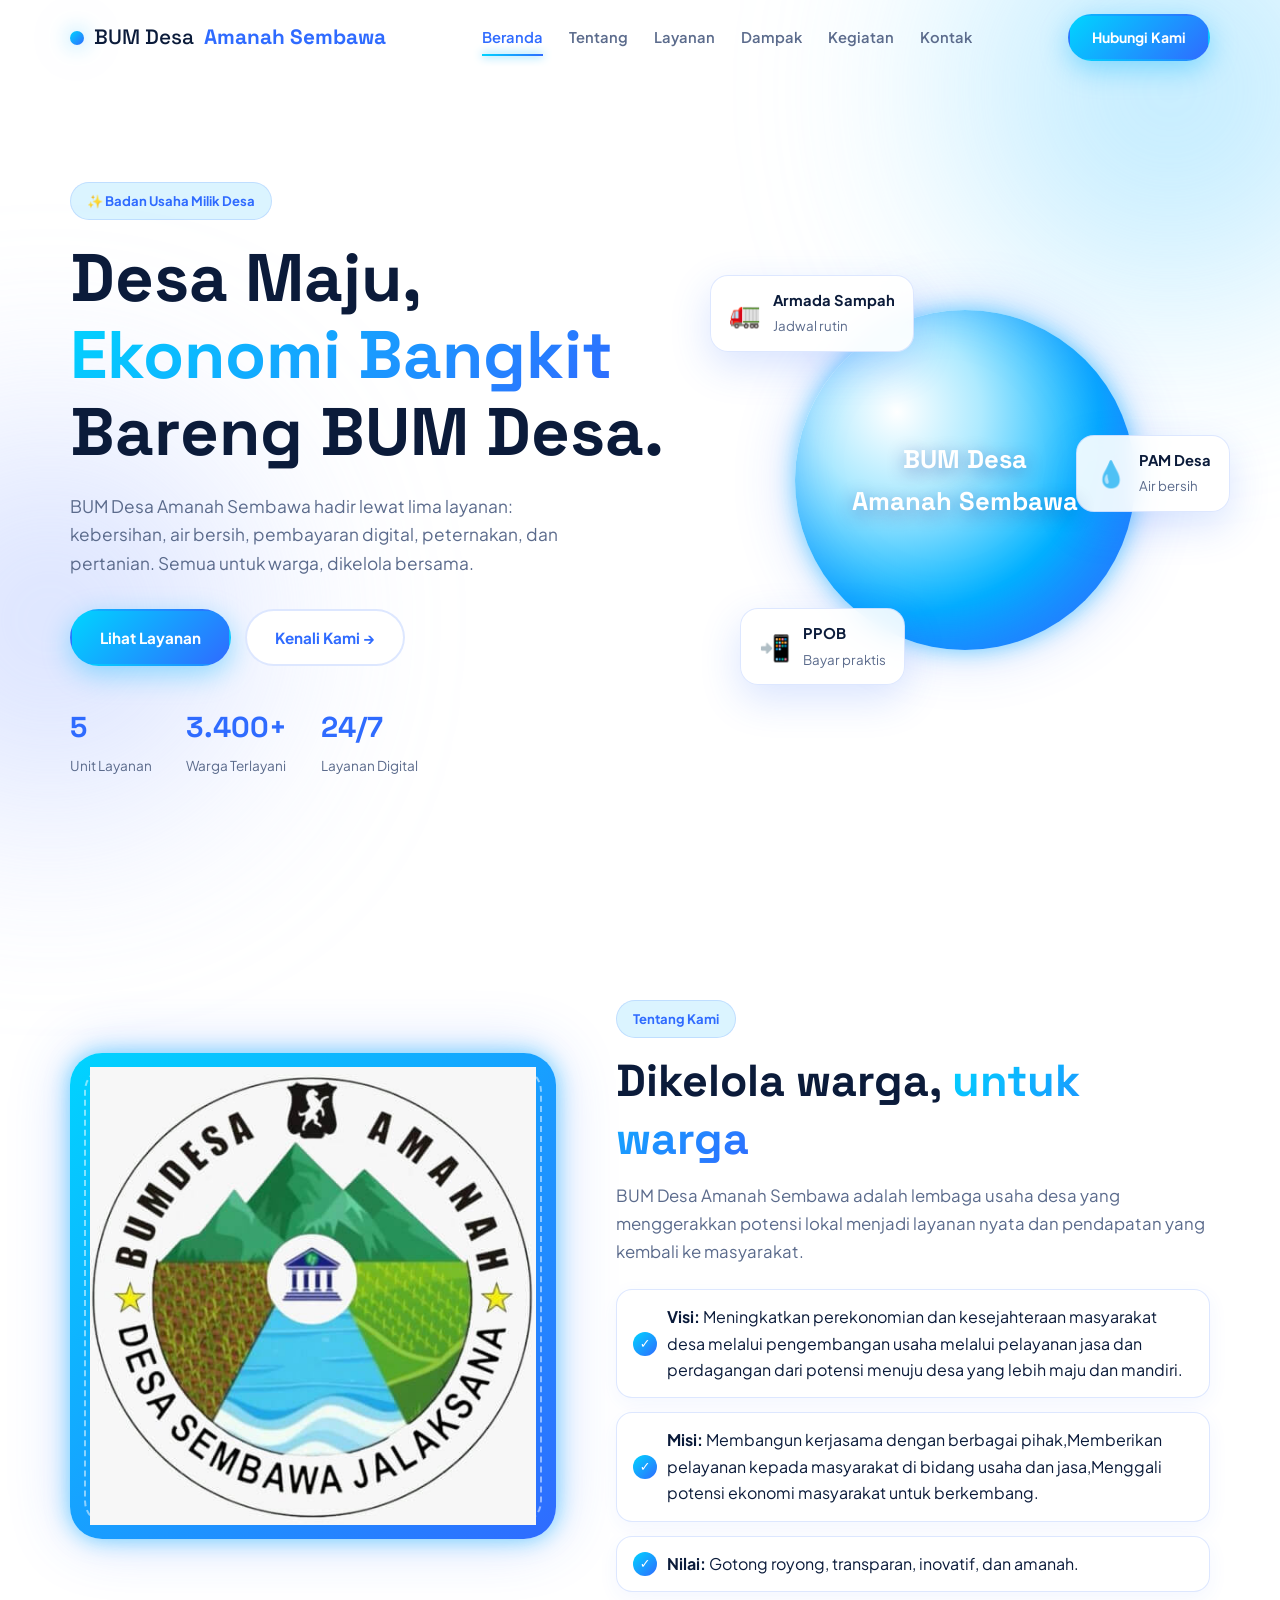
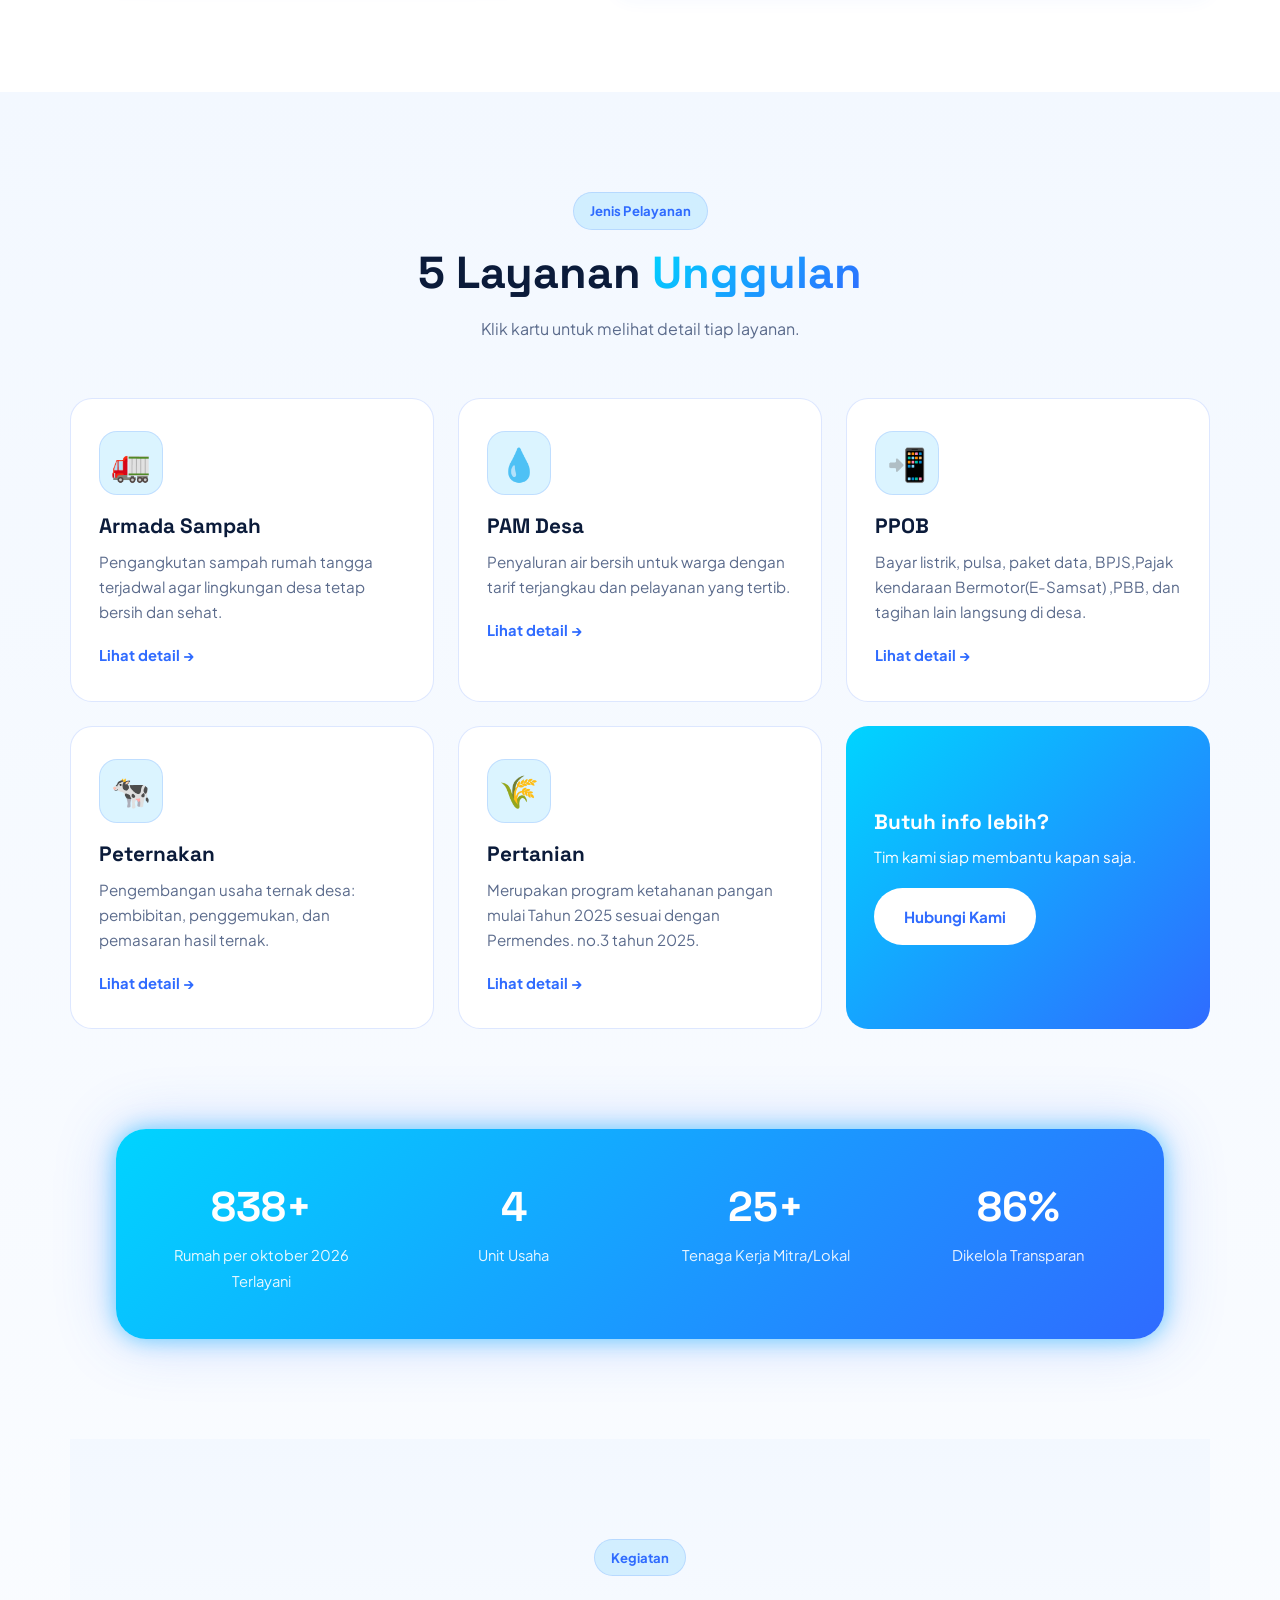
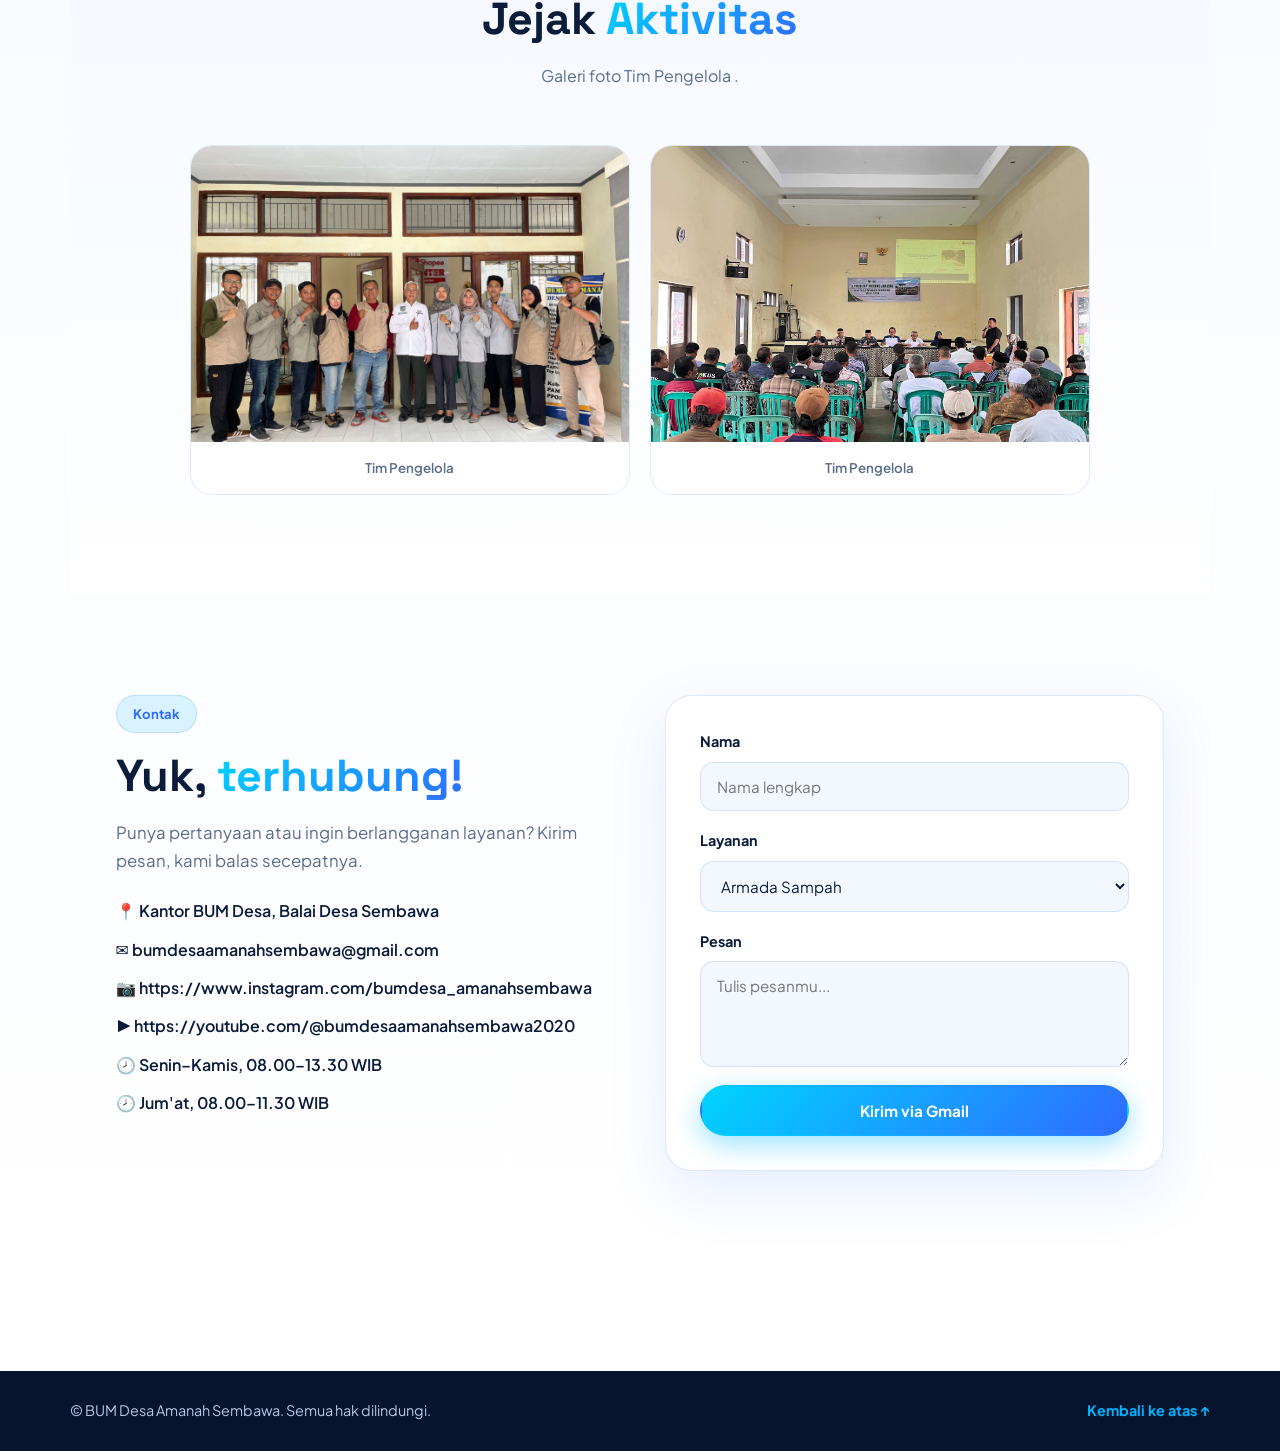
==== commit c9a1c069: "Add files via upload" ====
--- a/index.html
+++ b/index.html
@@ -124,14 +124,16 @@
             <div class="s-icon">🚛</div>
             <h3>Armada Sampah</h3>
             <p>Pengangkutan sampah rumah tangga terjadwal agar lingkungan desa tetap bersih dan sehat.</p>
-            <button class="s-link">Lihat detail →</button>
+            <!-- Ubah button menjadi tag <a> -->
+            <a href="layanan-sampah.html" class="s-link">Lihat detail →</a>
           </article>
 
           <article class="service-card reveal" data-service="pam">
             <div class="s-icon">💧</div>
             <h3>PAM Desa</h3>
             <p>Penyaluran air bersih untuk warga dengan tarif terjangkau dan pelayanan yang tertib.</p>
-            <button class="s-link">Lihat detail →</button>
+            <!-- Ubah button menjadi tag <a> -->
+            <a href="layanan-pam.html" class="s-link">Lihat detail →</a>
           </article>
 
           <article class="service-card reveal" data-service="ppob">
@@ -139,21 +141,24 @@
             <h3>PPOB</h3>
             <p>Bayar listrik, pulsa, paket data, BPJS,Pajak kendaraan Bermotor(E-Samsat) ,PBB, dan tagihan lain langsung
               di desa.</p>
-            <button class="s-link">Lihat detail →</button>
+            <!-- Ubah button menjadi tag <a> -->
+            <a href="layanan-ppob.html" class="s-link">Lihat detail →</a>
           </article>
 
           <article class="service-card reveal" data-service="peternakan">
             <div class="s-icon">🐄</div>
             <h3>Peternakan</h3>
             <p>Pengembangan usaha ternak desa: pembibitan, penggemukan, dan pemasaran hasil ternak.</p>
-            <button class="s-link">Lihat detail →</button>
+            <!-- Ubah button menjadi tag <a> -->
+            <a href="layanan-peternakan.html" class="s-link">Lihat detail →</a>
           </article>
 
           <article class="service-card reveal" data-service="pertanian">
             <div class="s-icon">🌾</div>
             <h3>Pertanian</h3>
             <p>Merupakan program ketahanan pangan mulai Tahun 2025 sesuai dengan Permendes. no.3 tahun 2025.</p>
-            <button class="s-link">Lihat detail →</button>
+            <!-- Ubah button menjadi tag <a> -->
+            <a href="layanan-pertanian.html" class="s-link">Lihat detail →</a>
           </article>
 
           <article class="service-card cta-card reveal">
@@ -162,131 +167,94 @@
             <a href="#kontak" class="btn btn-white">Hubungi Kami</a>
           </article>
         </div>
-      </div>
-    </section>
-
-    <!-- STATISTIK -->
-    <section class="section" id="statistik">
-      <div class="container">
-        <div class="stats reveal">
-          <div class="stat"><strong class="counter" data-target="969" data-suffix="+">0</strong><span>Rumah per oktober
-              2026
-              Terlayani</span></div>
-          <div class="stat"><strong class="counter" data-target="5">0</strong><span>Unit Usaha</span></div>
-          <div class="stat"><strong class="counter" data-target="30" data-suffix="+">0</strong><span>Tenaga Kerja
-              Mitra/Lokal</span></div>
-          <div class="stat"><strong class="counter" data-target="100" data-suffix="%">0</strong><span>Dikelola
-              Transparan</span></div>
-        </div>
-      </div>
-    </section>
-
-    <!-- GALERI -->
-    <section class="section section-alt" id="galeri">
-      <div class="container">
-        <div class="section-head reveal">
-          <span class="chip">Kegiatan</span>
-          <h2>Jejak <span class="gradient-text">Aktivitas</span></h2>
-          <p>Galeri foto kegiatan asli desa kami.</p>
-        </div>
-        <div class="gallery">
-          <div class="g-item g-big reveal">
-            <img src="images/ppob.jpg" alt="Pengangkutan sampah">
-            <small>Payment Point Online Bank</small>
-          </div>
-
-          <div class="g-item reveal">
-            <img src="images/air-bersih.jpg" alt="Instalasi air">
-            <small>Instalasi air</small>
-          </div>
-
-          <div class="g-item reveal">
-            <img src="images/peternakan.jpg" alt="Kandang ternak">
-            <small>Kandang ternak</small>
-          </div>
-
-          <div class="g-item reveal">
-            <img src="images/pertanian.jpg" alt="Kolam ikan">
-            <small>Pertanian</small>
-          </div>
-
-          <div class="g-item reveal">
-            <img src="images/sampah.jpg" alt="Loket PPOB">
-            <small>Armada Sampah</small>
-          </div>
-          <div class="g-item reveal g-karyawan">
-            <img src="images/karyawan.jpg" alt="Tim Karyawan 1">
-            <small>Tim Pengelola </small>
-          </div>
-
-          <div class="g-item reveal g-karyawan">
-            <img src="images/karyawan2.jpg" alt="Tim Karyawan 2 ">
-            <small>Tim Pengelola </small>
-          </div>
-        </div>
-      </div>
-
-
-
-
-    </section>
-
-    <!-- KONTAK -->
-    <section class="section" id="kontak">
-      <div class="container contact-grid">
-        <div class="reveal">
-          <span class="chip">Kontak</span>
-          <h2>Yuk, <span class="gradient-text">terhubung!</span></h2>
-          <p class="lead">Punya pertanyaan atau ingin berlangganan layanan? Kirim pesan, kami balas secepatnya.</p>
-          <ul class="contact-list">
-            <li>📍 Kantor BUM Desa, Balai Desa Sembawa</li>
-            <li>✉️ bumdesaamanahsembawa@gmail.com</li>
-            <li>📷 <span class="break-url">https://www.instagram.com/bumdesa_amanahsembawa</span></li>
-            <li>▶️ <span class="break-url">https://youtube.com/@bumdesaamanahsembawa2020</span></li>
-            <li>🕗 Senin–Kamis, 08.00–13.30 WIB</li>
-            <li>🕗 Jum'at, 08.00–11.30 WIB</li>
-          </ul>
-        </div>
-        <form class="form reveal" id="contactForm">
-          <label>Nama
-            <input type="text" id="nama" placeholder="Nama lengkap" required />
-          </label>
-          <label>Layanan
-            <select id="layananPilih">
-              <option>Armada Sampah</option>
-              <option>PAM Desa</option>
-              <option>PPOB</option>
-              <option>Peternakan</option>
-              <option>Pertanian</option>
-            </select>
-          </label>
-          <label>Pesan
-            <textarea id="pesan" rows="4" placeholder="Tulis pesanmu..." required></textarea>
-          </label>
-          <button type="submit" class="btn btn-neon">Kirim via Gmail</button>
-        </form>
-      </div>
-    </section>
+        <!-- STATISTIK -->
+        <section class="section" id="statistik">
+          <div class="container">
+            <div class="stats reveal">
+              <div class="stat"><strong class="counter" data-target="969" data-suffix="+">0</strong><span>Rumah per
+                  oktober
+                  2026
+                  Terlayani</span></div>
+              <div class="stat"><strong class="counter" data-target="5">0</strong><span>Unit Usaha</span></div>
+              <div class="stat"><strong class="counter" data-target="30" data-suffix="+">0</strong><span>Tenaga Kerja
+                  Mitra/Lokal</span></div>
+              <div class="stat"><strong class="counter" data-target="100" data-suffix="%">0</strong><span>Dikelola
+                  Transparan</span></div>
+            </div>
+          </div>
+        </section>
+
+        <!-- GALERI -->
+        <section class="section section-alt" id="galeri">
+          <div class="container">
+            <div class="section-head reveal">
+              <span class="chip">Kegiatan</span>
+              <h2>Jejak <span class="gradient-text">Aktivitas</span></h2>
+              <p>Galeri foto Tim Pengelola .</p>
+            </div>
+
+            <!-- Bungkus kedua foto dengan div class "gallery-karyawan" -->
+            <div class="gallery-karyawan">
+              <div class="g-item reveal g-karyawan">
+                <img src="images/karyawan.jpg" alt="Tim Karyawan 1">
+                <small>Tim Pengelola </small>
+              </div>
+
+              <div class="g-item reveal g-karyawan">
+                <img src="images/karyawan2.jpg" alt="Tim Karyawan 2 ">
+                <small>Tim Pengelola </small>
+              </div>
+            </div>
+
+          </div>
+        </section>
+
+        <!-- KONTAK -->
+        <section class="section" id="kontak">
+          <div class="container contact-grid">
+            <div class="reveal">
+              <span class="chip">Kontak</span>
+              <h2>Yuk, <span class="gradient-text">terhubung!</span></h2>
+              <p class="lead">Punya pertanyaan atau ingin berlangganan layanan? Kirim pesan, kami balas secepatnya.</p>
+              <ul class="contact-list">
+                <li>📍 Kantor BUM Desa, Balai Desa Sembawa</li>
+                <li>✉️ bumdesaamanahsembawa@gmail.com</li>
+                <li>📷 <span class="break-url">https://www.instagram.com/bumdesa_amanahsembawa</span></li>
+                <li>▶️ <span class="break-url">https://youtube.com/@bumdesaamanahsembawa2020</span></li>
+                <li>🕗 Senin–Kamis, 08.00–13.30 WIB</li>
+                <li>🕗 Jum'at, 08.00–11.30 WIB</li>
+              </ul>
+            </div>
+            <form class="form reveal" id="contactForm">
+              <label>Nama
+                <input type="text" id="nama" placeholder="Nama lengkap" required />
+              </label>
+              <label>Layanan
+                <select id="layananPilih">
+                  <option>Armada Sampah</option>
+                  <option>PAM Desa</option>
+                  <option>PPOB</option>
+                  <option>Peternakan</option>
+                  <option>Pertanian</option>
+                </select>
+              </label>
+              <label>Pesan
+                <textarea id="pesan" rows="4" placeholder="Tulis pesanmu..." required></textarea>
+              </label>
+              <button type="submit" class="btn btn-neon">Kirim via Gmail</button>
+            </form>
+          </div>
+        </section>
   </main>
 
   <footer class="footer">
     <div class="container footer-inner">
-      <span>© <span id="year"></span> BUMDes Desa Sembawa. Semua hak dilindungi.</span>
+      <span>© <span id="year"></span> BUM Desa Amanah Sembawa. Semua hak dilindungi.</span>
       <a href="#beranda">Kembali ke atas ↑</a>
     </div>
   </footer>
 
-  <!-- MODAL -->
-  <div class="modal" id="modal" aria-hidden="true">
-    <div class="modal-box">
-      <button class="modal-close" id="modalClose" aria-label="Tutup">✕</button>
-      <div class="modal-icon" id="mIcon"></div>
-      <h3 id="mTitle"></h3>
-      <p id="mDesc"></p>
-      <ul id="mList"></ul>
-      <a href="#kontak" class="btn btn-neon" id="mCta">Pesan Layanan</a>
-    </div>
-  </div>
+
 
 
   <script src="script.js"></script>
--- a/style.css
+++ b/style.css
@@ -684,22 +684,29 @@
   background: linear-gradient(135deg, #e6f7ff, #dfe8ff);
 }
 
-.g-karyawan {
-  grid-column: span 2;
-  /* Melebarkan ke samping (2 kolom) */
-  grid-row: span 2;
-  /* Memanjangkan ke bawah (2 baris), sama seperti g-big */
+.gallery-karyawan {
+  display: grid;
+  grid-template-columns: 1fr 1fr;
+  /* Membagi menjadi 2 kolom sama besar */
+  gap: 20px;
+  /* Jarak antara kedua foto */
+  max-width: 900px;
+  /* Lebar maksimal agar tidak terlalu memanjang di layar besar */
+  margin: 0 auto;
+  /* Posisi di tengah */
 }
 
 /* Penyesuaian Gambar */
-.gallery .g-item img {
-  width: 100%;
-  height: calc(100% - 20px);
-  /* Tinggi gambar 100% dikurangi 35px untuk ruang teks */
-  object-fit: cover;
-  display: block;
-  cursor: pointer;
-  /* Memberikan efek kursor jari agar user tahu ini bisa diklik */
+.gallery-karyawan .g-item {
+  /* Mengatur ulang tinggi agar proporsional */
+  min-height: 250px;
+}
+
+@media (max-width: 560px) {
+  .gallery-karyawan {
+    grid-template-columns: 1fr;
+    /* 1 kolom penuh di layar HP */
+  }
 }
 
 /* contact */
@@ -960,4 +967,244 @@
   .gallery {
     grid-auto-rows: 160px;
   }
+}
+
+/* --- TAMBAHAN KODE BARU UNTUK MEMPERBAIKI LAYAR TERPOTONG --- */
+
+/* 1. Memaksa SEMUA gambar agar tidak melebihi lebar layar HP */
+img {
+  max-width: 100%;
+  height: auto;
+  display: block;
+}
+
+/* 2. Memastikan logo di bagian "Tentang Kami" rapi dan di tengah */
+.about-img img {
+  width: 100%;
+  height: 100%;
+  object-fit: contain;
+  padding: 20px;
+  position: relative;
+  z-index: 10;
+}
+
+/* 3. Kunci ganda agar layar HP tidak bisa digeser ke kanan-kiri */
+html,
+body {
+  overflow-x: hidden !important;
+  max-width: 100vw !important;
+}
+
+/* --- TAMPILAN 2 FOTO KARYAWAN BERSEBELAHAN --- */
+.gallery-karyawan {
+  display: grid;
+  grid-template-columns: 1fr 1fr;
+  /* Membagi menjadi 2 kolom sama besar */
+  gap: 20px;
+  /* Jarak antara kedua foto */
+  max-width: 900px;
+  /* Lebar maksimal agar tidak terlalu memanjang di layar besar */
+  margin: 0 auto;
+  /* Posisi di tengah */
+}
+
+/* Pastikan item galeri bertindak sebagai kolom flex agar isinya bisa dikontrol */
+.gallery-karyawan .g-item {
+  display: flex;
+  flex-direction: column;
+  height: 350px;
+  /* Tentukan tinggi tetap yang seragam untuk kedua kotak */
+  overflow: hidden;
+  /* Sembunyikan bagian gambar yang melebihi kotak */
+  border-radius: 22px;
+  /* Sesuaikan dengan border radius desain Anda */
+  padding-bottom: 0;
+  /* Hapus padding bawah jika ada */
+}
+
+/* Memaksa gambar untuk mengisi ruang yang tersedia */
+.gallery-karyawan .g-item img {
+  width: 100%;
+  flex-grow: 1;
+  /* Gambar akan melar memenuhi sisa ruang di atas teks */
+  height: 0;
+  /* Penting saat menggunakan flex-grow agar object-fit bekerja baik */
+  object-fit: cover;
+  /* Memotong gambar agar pas tanpa mengubah proporsi (tidak gepeng) */
+  object-position: center;
+  /* Fokus pemotongan di tengah gambar */
+}
+
+/* Mengatur area teks di bawah gambar */
+.gallery-karyawan .g-item small {
+  padding: 15px;
+  /* Beri ruang di sekitar teks */
+  text-align: center;
+  background-color: #fff;
+  /* Pastikan latar teks putih */
+  margin-top: 0;
+  width: 100%;
+}
+
+/* Responsif untuk layar HP: ubah menjadi atas-bawah */
+@media (max-width: 560px) {
+  .gallery-karyawan {
+    grid-template-columns: 1fr;
+    /* 1 kolom penuh di layar HP */
+  }
+
+  .gallery-karyawan .g-item {
+    height: 300px;
+    /* Sedikit lebih pendek di layar HP */
+  }
+}
+
+/* =========================================
+   TAMPILAN HALAMAN DETAIL LAYANAN BARU
+   ========================================= */
+
+.detail-wrapper {
+  display: grid;
+  grid-template-columns: 1fr 1fr;
+  gap: 60px;
+  align-items: center;
+}
+
+/* Kotak Gambar Detail */
+.detail-visual {
+  position: relative;
+}
+
+.detail-image-box {
+  position: relative;
+  border-radius: 32px;
+  overflow: hidden;
+  box-shadow: 0 20px 50px rgba(47, 107, 255, 0.15);
+  border: 1px solid var(--border);
+}
+
+.detail-image-box img {
+  width: 100%;
+  height: 100%;
+  min-height: 450px;
+  object-fit: cover;
+  display: block;
+  transition: transform 0.6s ease;
+}
+
+.detail-image-box:hover img {
+  transform: scale(1.05);
+  /* Efek zoom saat kursor diarahkan ke gambar */
+}
+
+/* Lencana/Badge Melayang di Gambar */
+.floating-badge {
+  position: absolute;
+  top: 24px;
+  right: 24px;
+  background: rgba(255, 255, 255, 0.85);
+  backdrop-filter: blur(10px);
+  padding: 10px 20px;
+  border-radius: 999px;
+  font-weight: 700;
+  font-size: 0.9rem;
+  color: var(--neon-2);
+  box-shadow: 0 10px 20px rgba(0, 0, 0, 0.08);
+  border: 1px solid rgba(255, 255, 255, 0.5);
+}
+
+/* Kartu Informasi di Kolom Teks */
+.detail-info-card {
+  background: var(--bg-alt);
+  padding: 30px;
+  border-radius: 24px;
+  border: 1px solid var(--border);
+  box-shadow: inset 0 0 20px rgba(255, 255, 255, 0.5);
+}
+
+/* Responsif: Berubah menjadi 1 kolom (atas-bawah) di layar kecil */
+@media (max-width: 960px) {
+  .detail-wrapper {
+    grid-template-columns: 1fr;
+    gap: 40px;
+  }
+
+  .detail-image-box img {
+    min-height: 300px;
+  }
+}
+
+/* =========================================
+   KARTU TIM PENGELOLA (HALAMAN DETAIL)
+   ========================================= */
+.team-grid {
+  display: grid;
+  grid-template-columns: repeat(auto-fit, minmax(200px, 1fr));
+  gap: 24px;
+}
+
+.team-card {
+  background: #fff;
+  border: 1px solid var(--border);
+  border-radius: 24px;
+  padding: 24px 20px;
+  text-align: center;
+  box-shadow: 0 10px 30px rgba(47, 107, 255, 0.05);
+  transition: transform 0.3s, box-shadow 0.3s;
+}
+
+.team-card:hover {
+  transform: translateY(-5px);
+  box-shadow: var(--glow);
+  border-color: var(--neon);
+}
+
+.team-card img {
+  width: 130px;
+  /* Diperbesar dari 90px */
+  height: 130px;
+  /* Diperbesar dari 90px */
+  border-radius: 50%;
+  object-fit: cover;
+  object-position: center;
+  margin-bottom: 18px;
+  /* Sedikit ditambah agar jarak dengan teks lebih lega */
+  border: 4px solid var(--bg-alt);
+  /* Ketebalan border juga ditambah sedikit agar proporsional */
+  box-shadow: 0 5px 15px rgba(0, 0, 0, 0.1);
+  display: inline-block;
+  /* Memastikan foto tetap berada di tengah */
+}
+
+.team-card h4 {
+  font-size: 1.15rem;
+  margin-bottom: 4px;
+  color: var(--text);
+}
+
+.team-card p {
+  color: var(--neon-2);
+  font-size: 0.9rem;
+  font-weight: 600;
+  margin: 0;
+}
+
+/* =========================================
+   GALERI DOKUMENTASI PORTRAIT
+   ========================================= */
+.gallery-portrait {
+  grid-template-columns: repeat(auto-fit, minmax(220px, 1fr)) !important;
+  grid-auto-rows: 380px !important;
+  /* Memaksa tinggi kotak menjadi 380px (portrait) */
+}
+
+/* Penyesuaian untuk layar HP agar tetap rapi */
+@media (max-width: 560px) {
+  .gallery-portrait {
+    grid-template-columns: repeat(2, 1fr) !important;
+    /* Dibagi 2 kolom sejajar di HP */
+    grid-auto-rows: 260px !important;
+    /* Tinggi disesuaikan untuk layar kecil */
+    gap: 12px;
+  }
 }
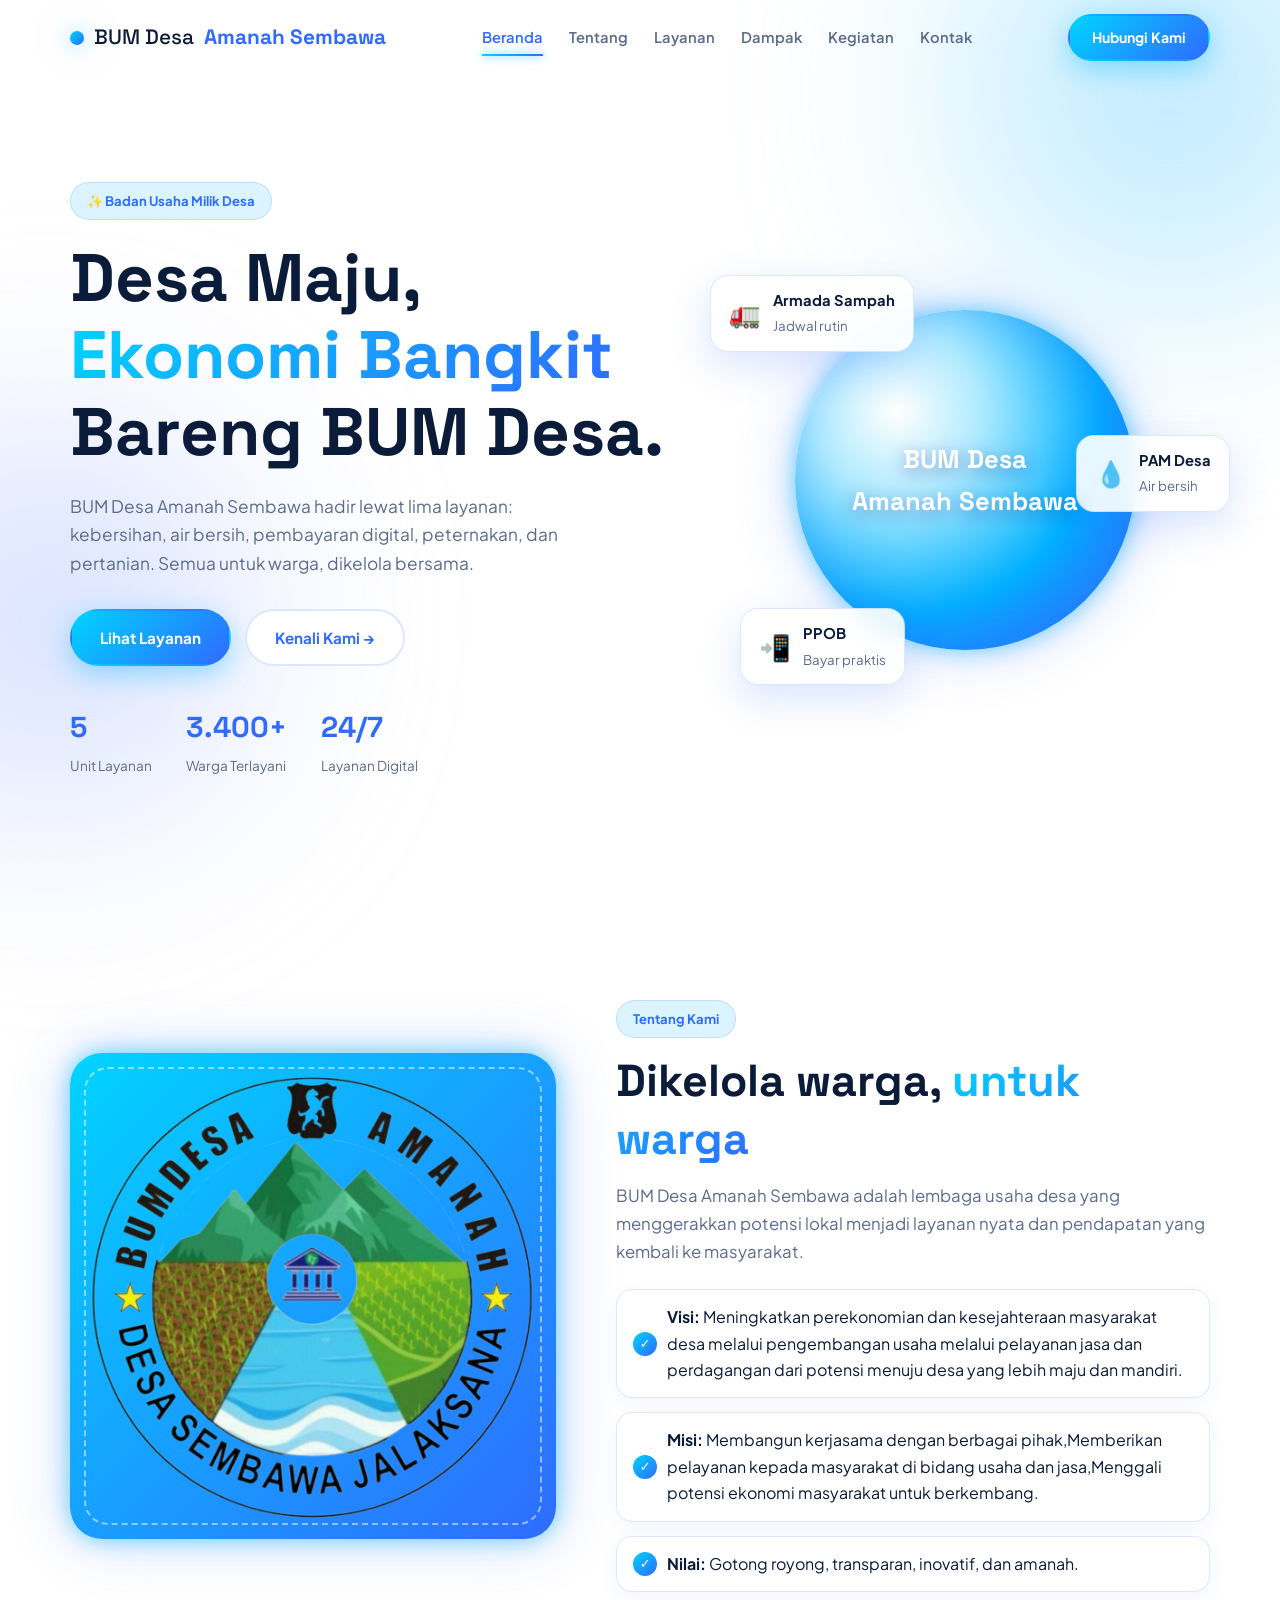
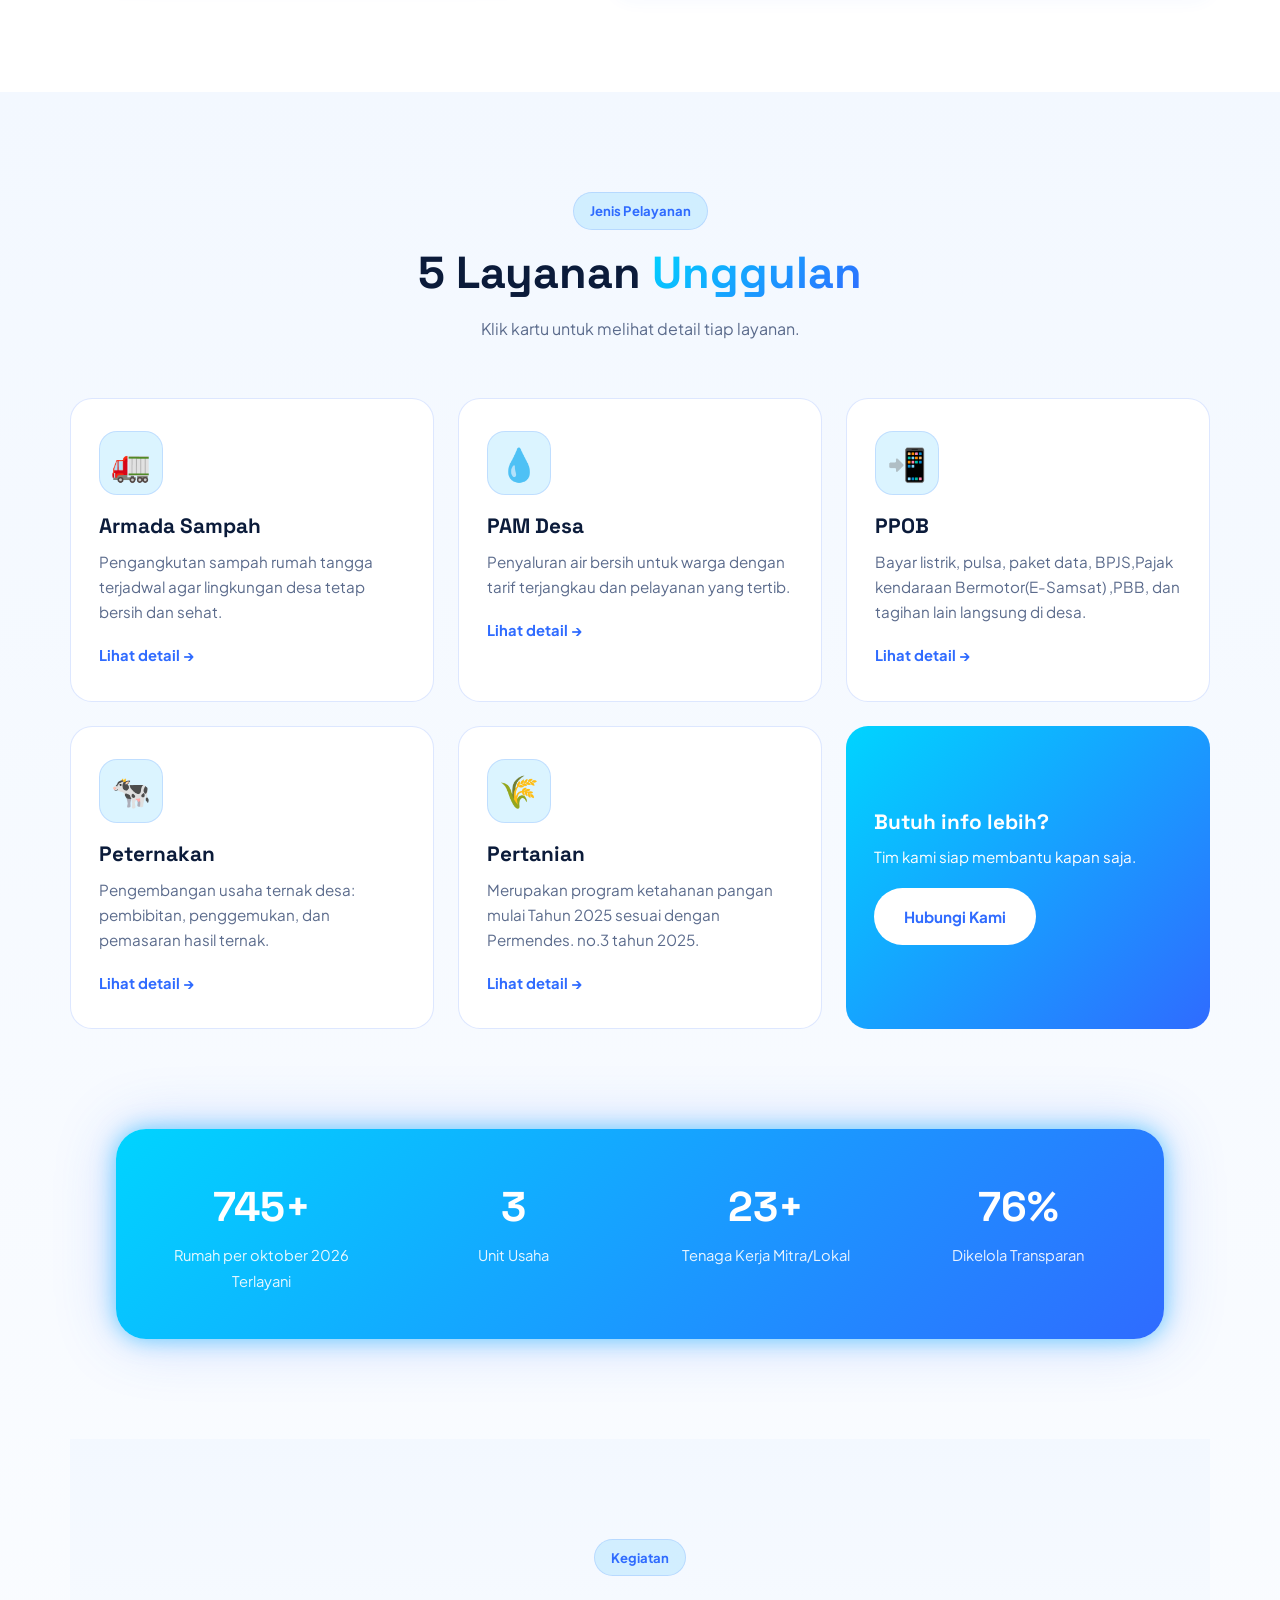
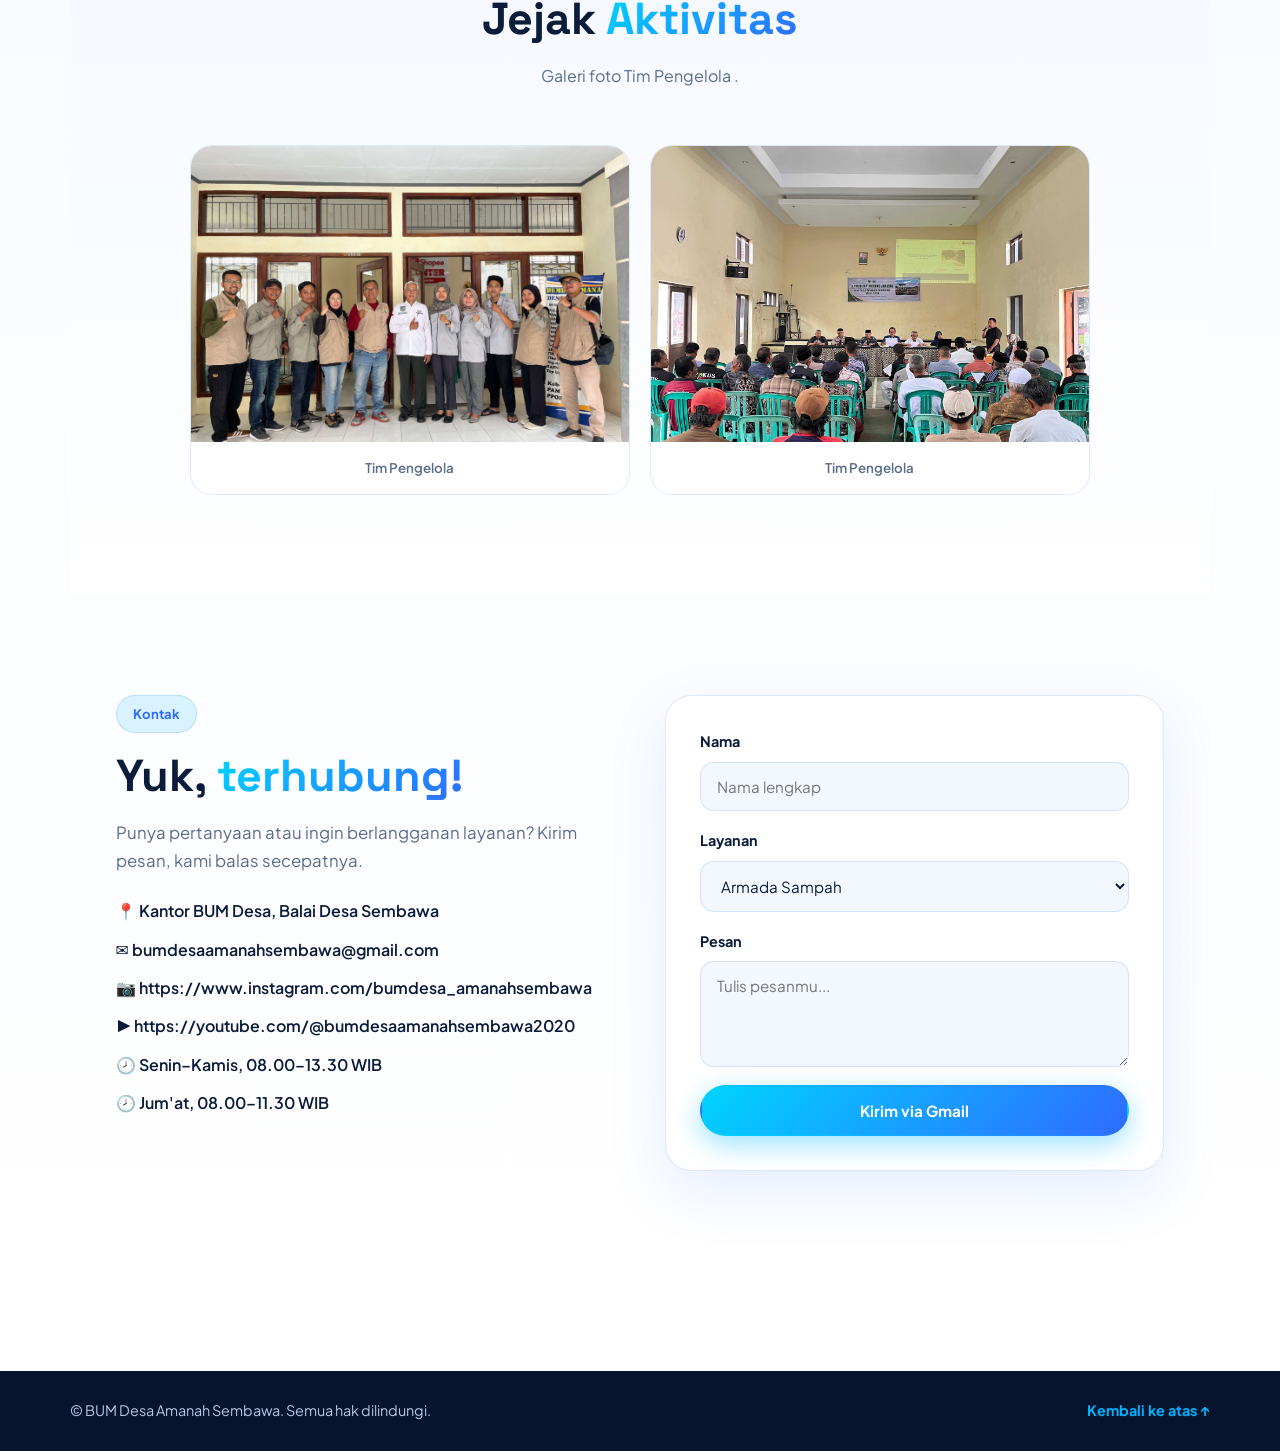
==== commit 169efb7e: "Update index.html" ====
--- a/index.html
+++ b/index.html
@@ -87,7 +87,7 @@
       <div class="container about-grid">
         <div class="about-card reveal">
           <div class="about-img">
-            <img src="images/logo.png" alt="Logo BUMDes Sembawa">
+            <img src="images/logo1.png" alt="Logo BUMDes Sembawa">
           </div>
         </div>
 
@@ -260,4 +260,4 @@
   <script src="script.js"></script>
 </body>
 
-</html>+</html>
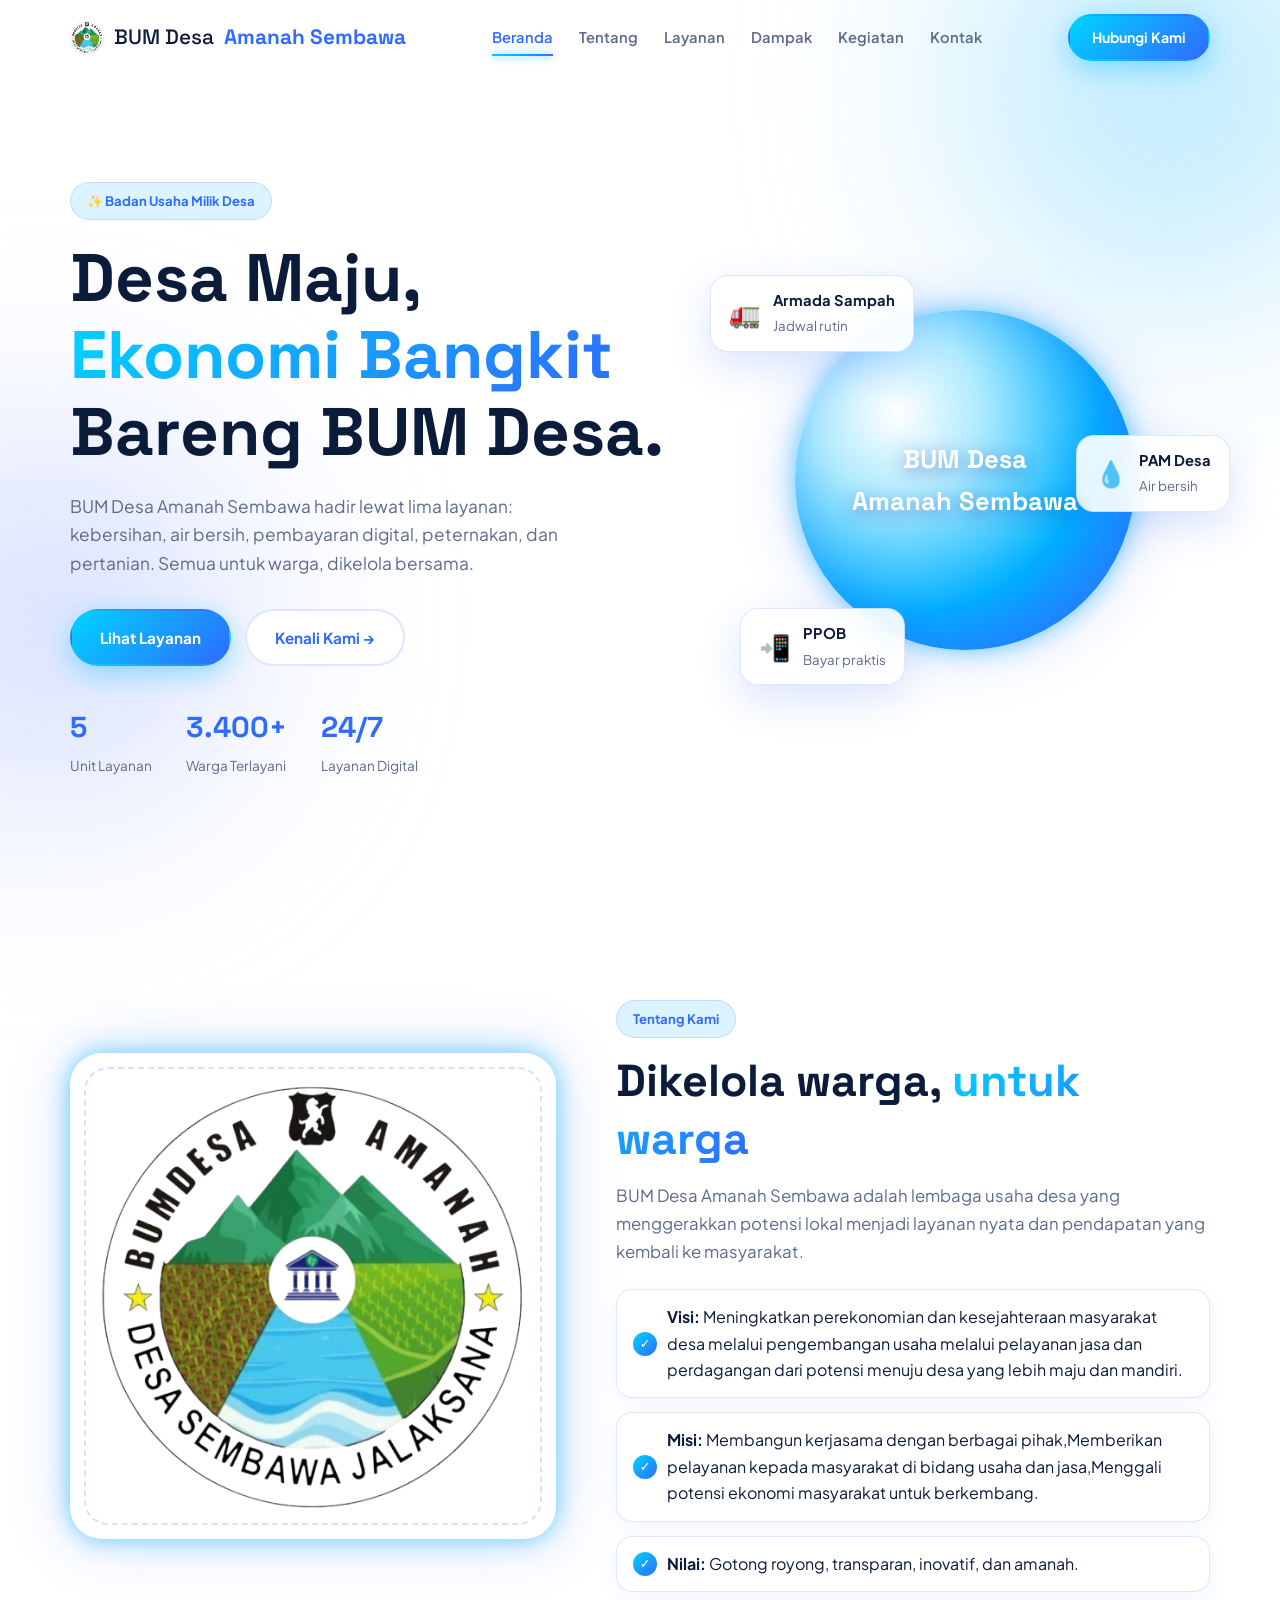
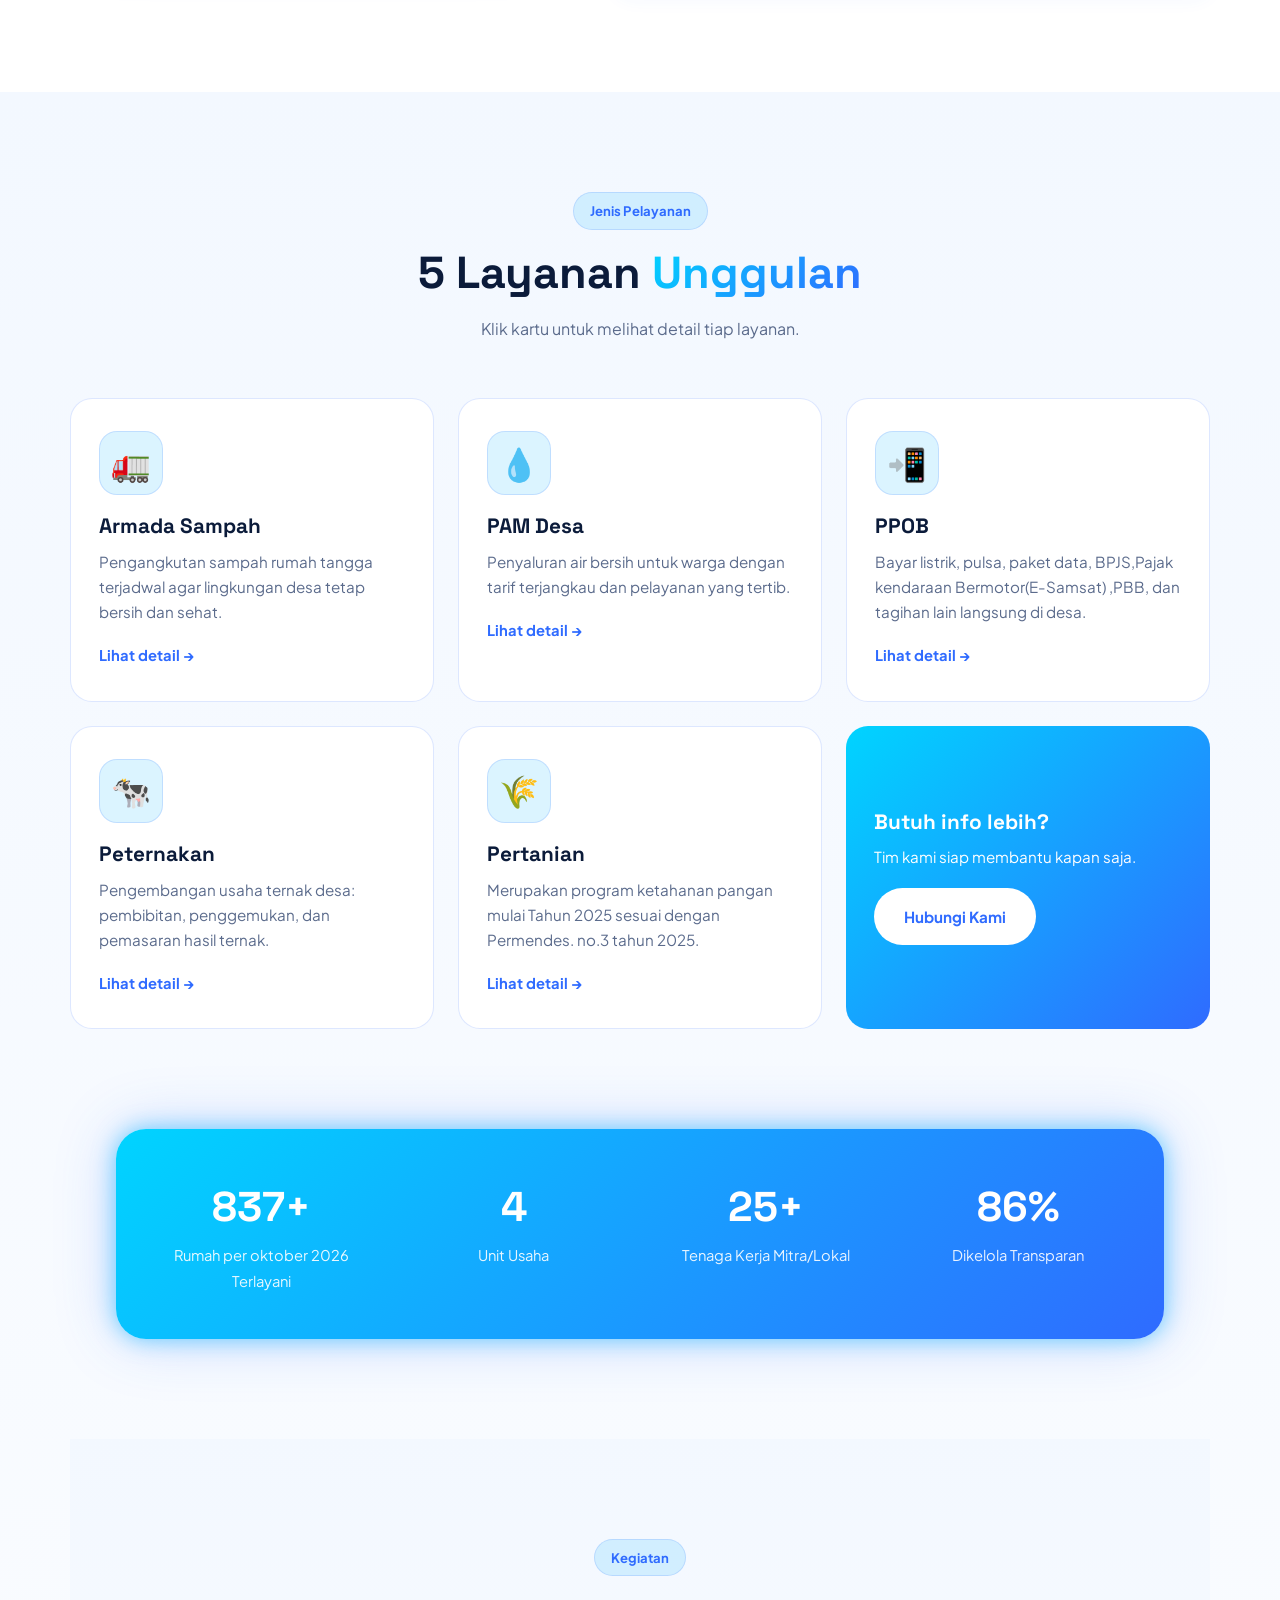
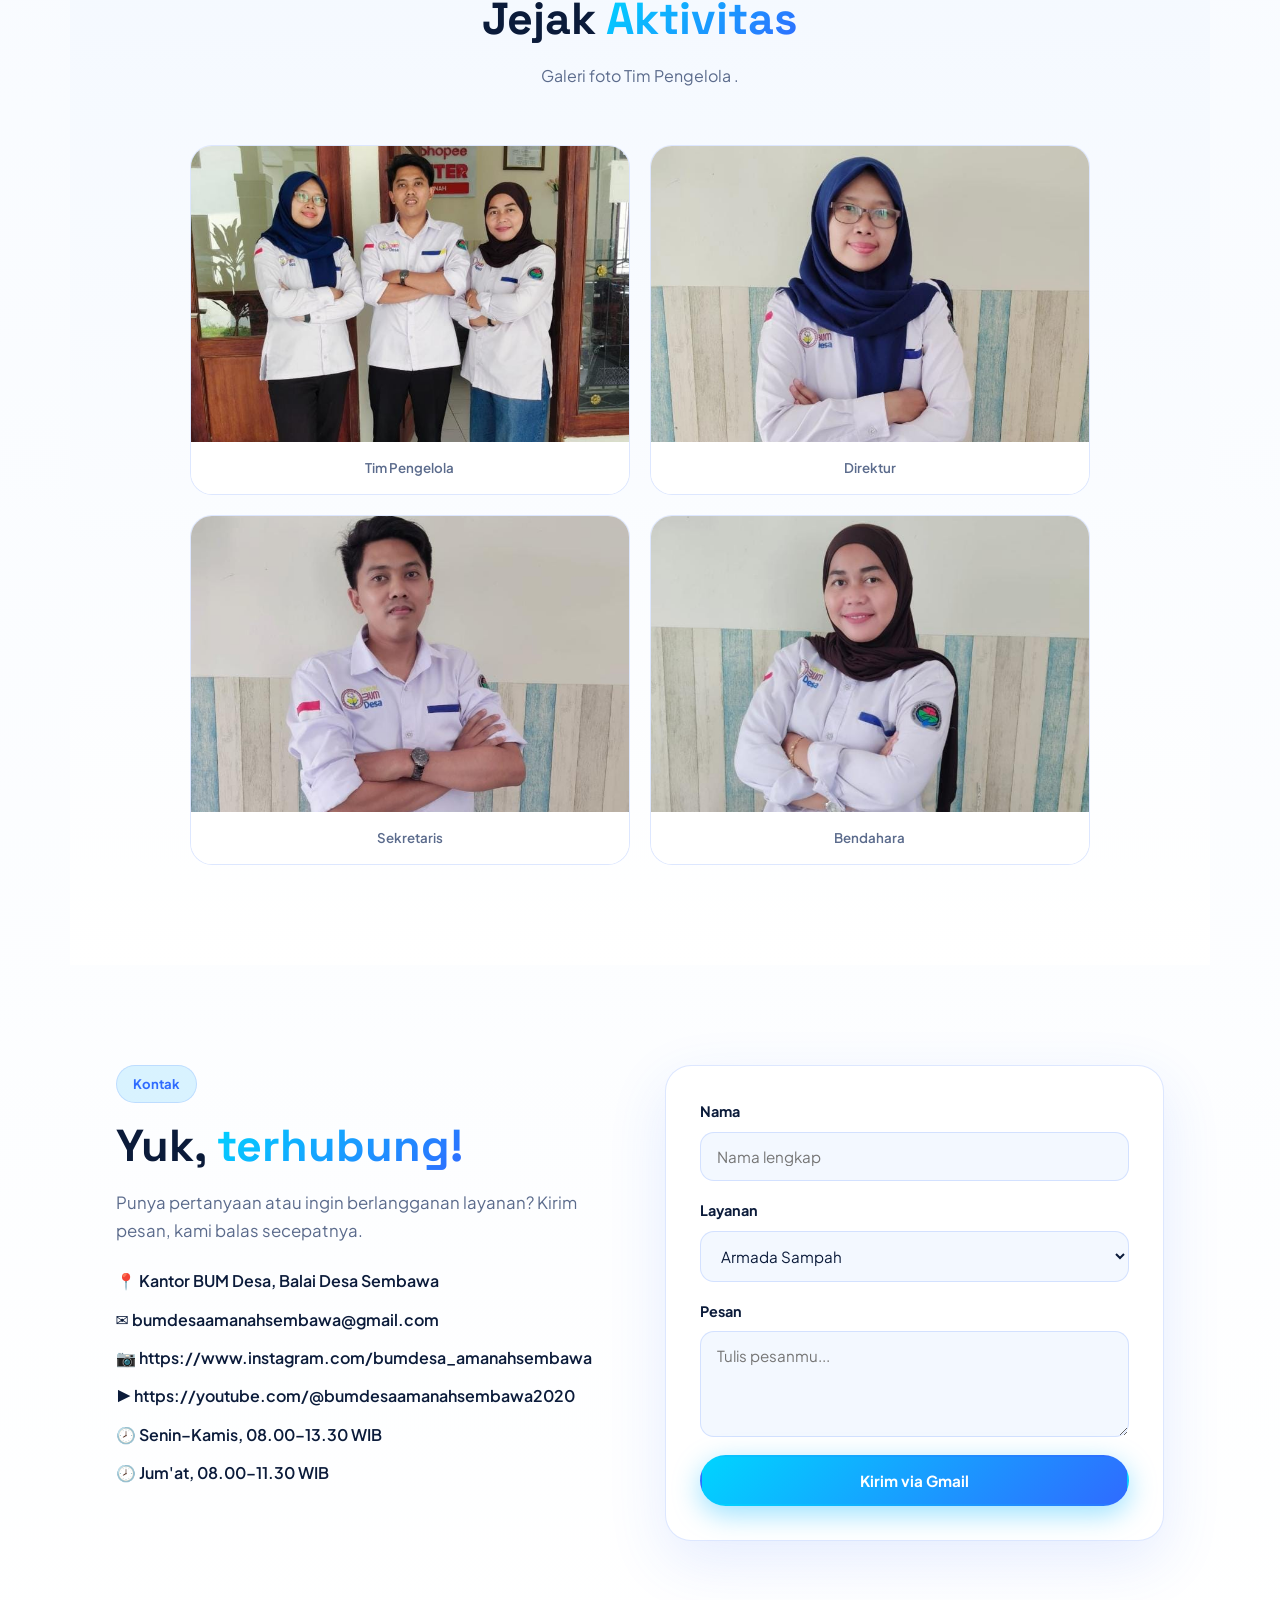
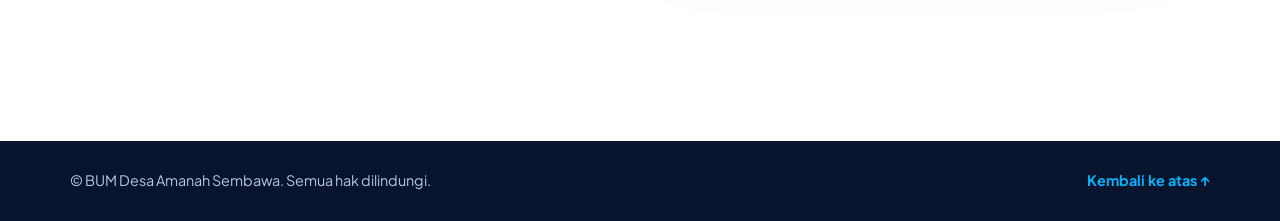
==== commit 85da8be6: "Add files via upload" ====
--- a/index.html
+++ b/index.html
@@ -26,7 +26,7 @@
   <header class="navbar" id="navbar">
     <div class="container nav-inner">
       <a href="#beranda" class="brand">
-        <span class="brand-dot"></span>
+        <img class="brand-logo" src="images/logo3.png" alt="">
         BUM Desa <b>Amanah Sembawa</b>
       </a>
       <nav class="nav-links" id="navLinks">
@@ -87,7 +87,7 @@
       <div class="container about-grid">
         <div class="about-card reveal">
           <div class="about-img">
-            <img src="images/logo1.png" alt="Logo BUMDes Sembawa">
+            <img src="images/logo3.png" alt="Logo BUMDes Sembawa">
           </div>
         </div>
 
@@ -196,13 +196,20 @@
             <!-- Bungkus kedua foto dengan div class "gallery-karyawan" -->
             <div class="gallery-karyawan">
               <div class="g-item reveal g-karyawan">
-                <img src="images/karyawan.jpg" alt="Tim Karyawan 1">
+                <img src="images/fotbar.jpeg" alt="Tim Karyawan 1">
                 <small>Tim Pengelola </small>
               </div>
-
-              <div class="g-item reveal g-karyawan">
-                <img src="images/karyawan2.jpg" alt="Tim Karyawan 2 ">
-                <small>Tim Pengelola </small>
+              <div class="g-item reveal g-karyawan">
+                <img src="images/direktur.jpeg" alt="Tim Karyawan 2 ">
+                <small>Direktur</small>
+              </div>
+              <div class="g-item reveal g-karyawan">
+                <img src="images/sekre.jpeg" alt="Tim Karyawan 2 ">
+                <small> Sekretaris</small>
+              </div>
+              <div class="g-item reveal g-karyawan">
+                <img src="images/bendum.jpeg" alt="Tim Karyawan 2 ">
+                <small>Bendahara</small>
               </div>
             </div>
 
@@ -260,4 +267,4 @@
   <script src="script.js"></script>
 </body>
 
-</html>
+</html>
--- a/style.css
+++ b/style.css
@@ -187,12 +187,11 @@
   color: var(--neon-2);
 }
 
-.brand-dot {
-  width: 14px;
-  height: 14px;
-  border-radius: 50%;
-  background: var(--grad);
-  box-shadow: var(--glow);
+.brand-logo {
+  width: 34px;
+  height: 34px;
+  flex: 0 0 34px;
+  object-fit: contain;
 }
 
 .nav-links {
@@ -449,10 +448,10 @@
   aspect-ratio: 1;
   border-radius: 32px;
   display: grid;
-  place-content: center;
+  place-items: center;
   text-align: center;
-  background: var(--grad);
-  color: #fff;
+  background: #fff;
+  color: var(--text);
   box-shadow: var(--glow);
   position: relative;
   overflow: hidden;
@@ -462,7 +461,7 @@
   content: "";
   position: absolute;
   inset: 14px;
-  border: 2px dashed rgba(255, 255, 255, 0.5);
+  border: 2px dashed rgba(47, 107, 255, 0.2);
   border-radius: 24px;
 }
 
@@ -980,10 +979,10 @@
 
 /* 2. Memastikan logo di bagian "Tentang Kami" rapi dan di tengah */
 .about-img img {
-  width: 100%;
-  height: 100%;
+  width: 90%;
+  height: 90%;
   object-fit: contain;
-  padding: 20px;
+  object-position: center;
   position: relative;
   z-index: 10;
 }
@@ -1031,8 +1030,8 @@
   /* Penting saat menggunakan flex-grow agar object-fit bekerja baik */
   object-fit: cover;
   /* Memotong gambar agar pas tanpa mengubah proporsi (tidak gepeng) */
-  object-position: center;
-  /* Fokus pemotongan di tengah gambar */
+  object-position: center 40%;
+  /* Pertahankan bagian atas foto; pemotongan terjadi di bagian bawah */
 }
 
 /* Mengatur area teks di bawah gambar */
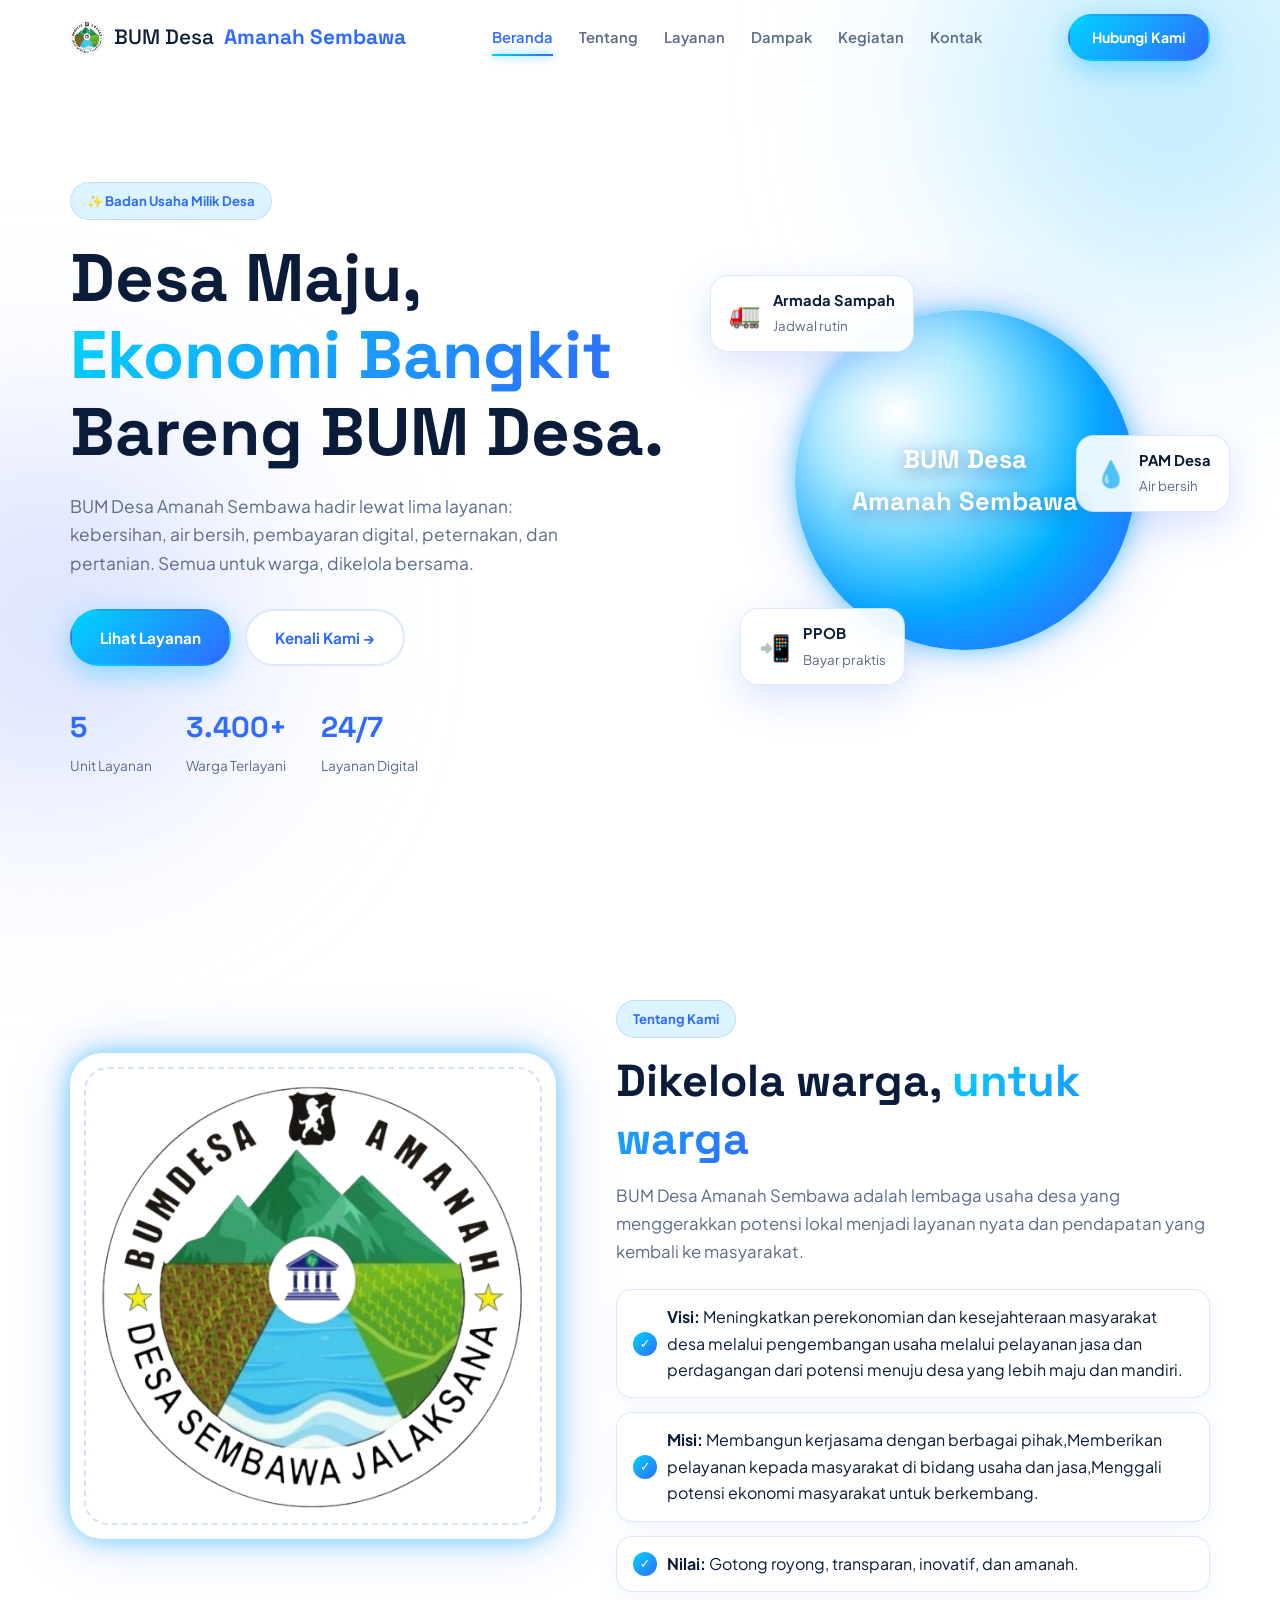
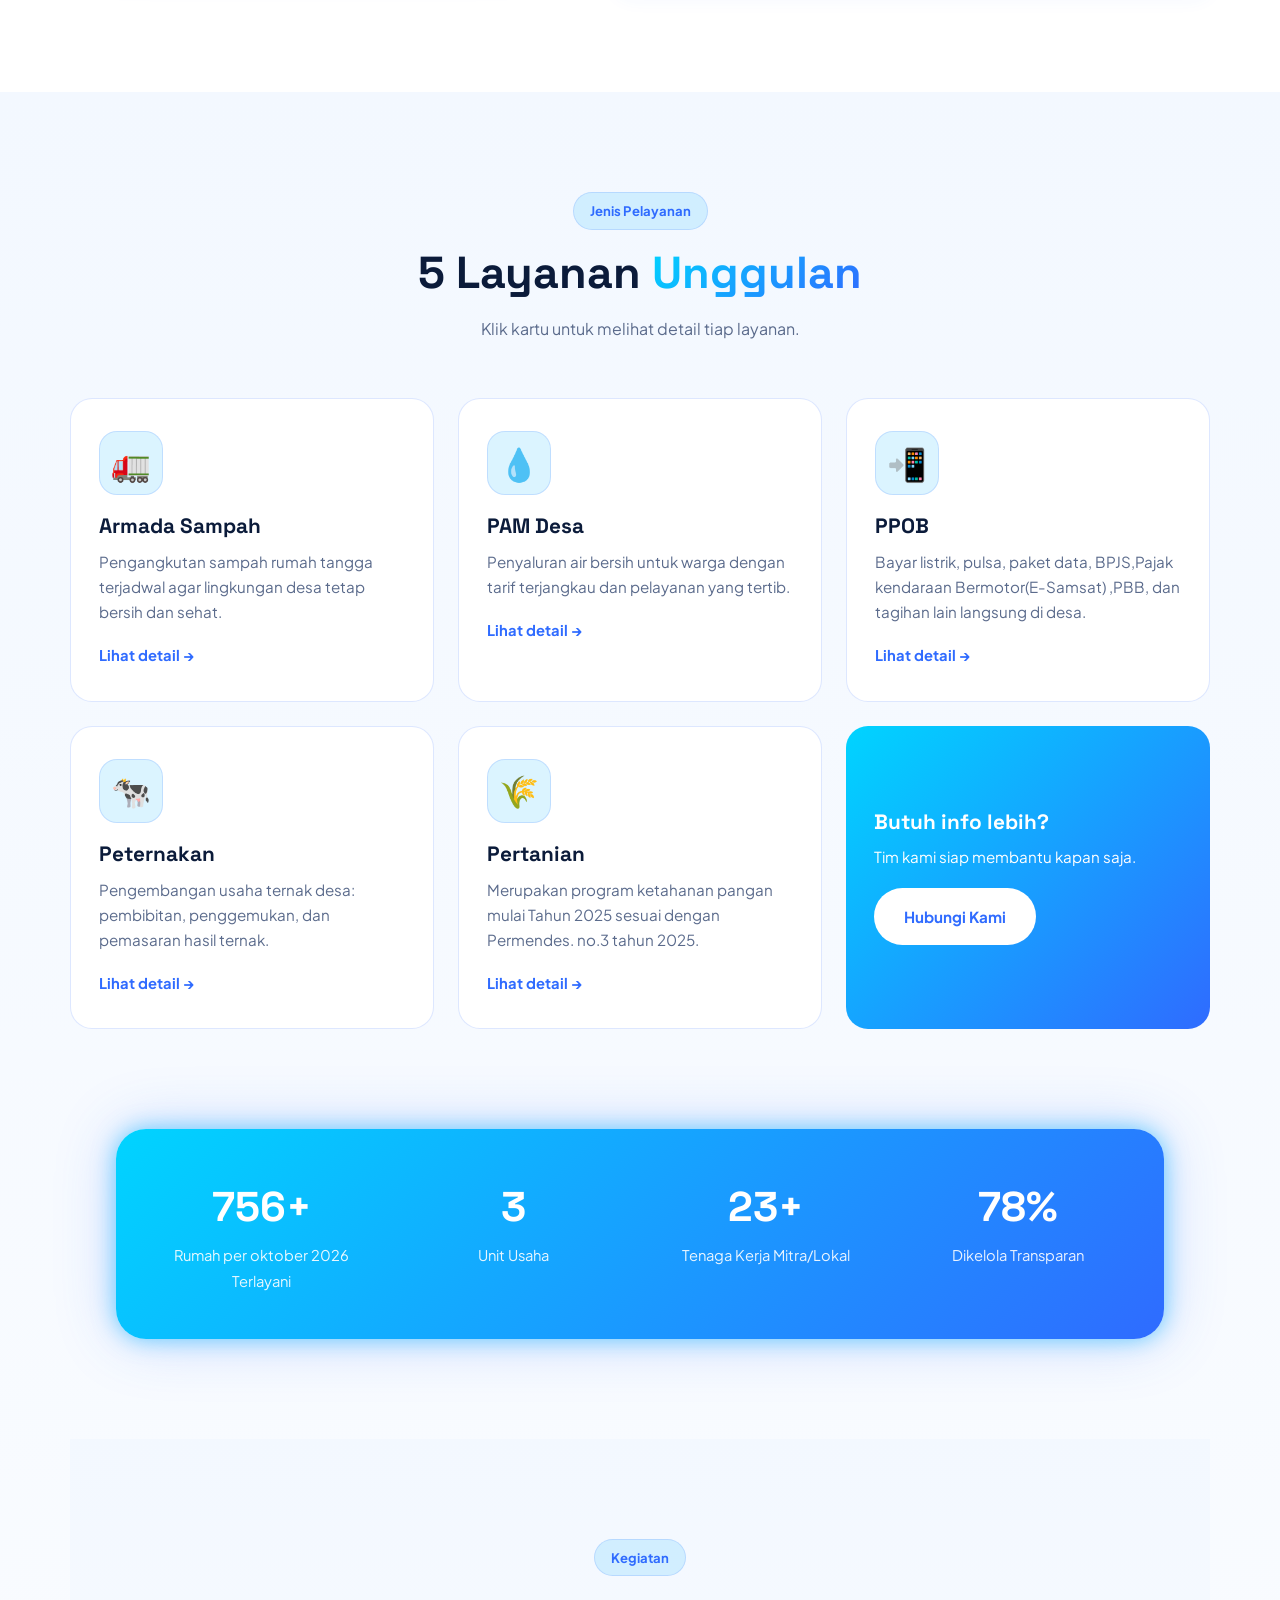
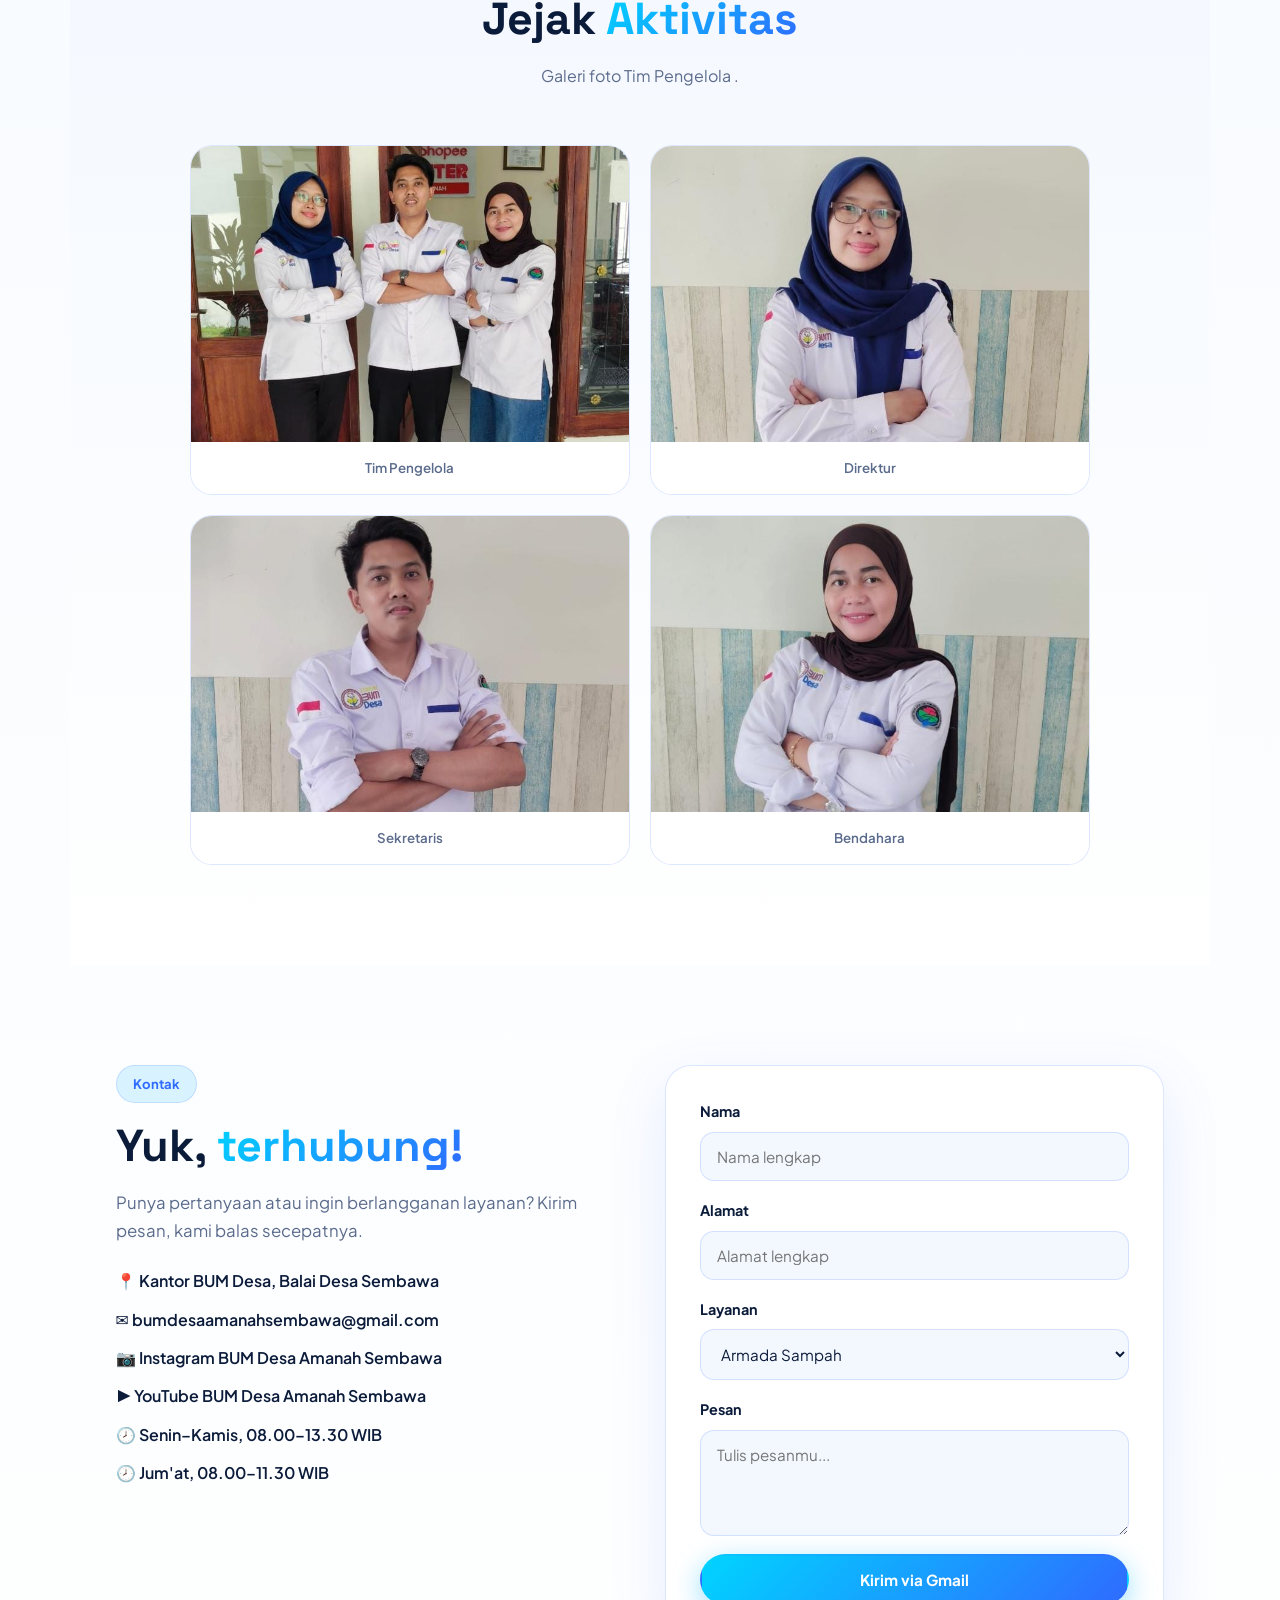
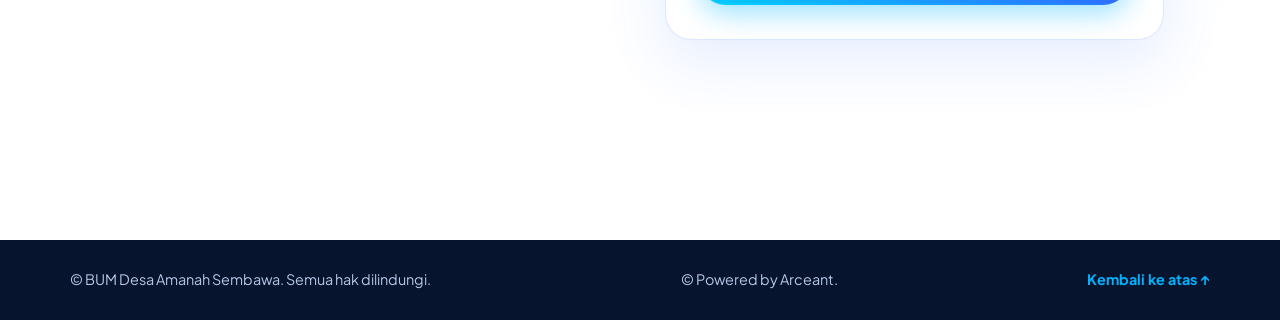
==== commit 9b81cb44: "Add files via upload" ====
--- a/index.html
+++ b/index.html
@@ -226,8 +226,20 @@
               <ul class="contact-list">
                 <li>📍 Kantor BUM Desa, Balai Desa Sembawa</li>
                 <li>✉️ bumdesaamanahsembawa@gmail.com</li>
-                <li>📷 <span class="break-url">https://www.instagram.com/bumdesa_amanahsembawa</span></li>
-                <li>▶️ <span class="break-url">https://youtube.com/@bumdesaamanahsembawa2020</span></li>
+                <li>
+                  📷
+                  <a class="break-url" href="https://www.instagram.com/bumdesa_amanahsembawa" target="_blank"
+                    rel="noopener noreferrer">
+                    Instagram BUM Desa Amanah Sembawa
+                  </a>
+                </li>
+                <li>
+                  ▶️
+                  <a class="break-url" href="https://youtube.com/@bumdesaamanahsembawa2020" target="_blank"
+                    rel="noopener noreferrer">
+                    YouTube BUM Desa Amanah Sembawa
+                  </a>
+                </li>
                 <li>🕗 Senin–Kamis, 08.00–13.30 WIB</li>
                 <li>🕗 Jum'at, 08.00–11.30 WIB</li>
               </ul>
@@ -235,6 +247,9 @@
             <form class="form reveal" id="contactForm">
               <label>Nama
                 <input type="text" id="nama" placeholder="Nama lengkap" required />
+              </label>
+              <label>Alamat
+                <input type="text" id="alamat" placeholder="Alamat lengkap" required />
               </label>
               <label>Layanan
                 <select id="layananPilih">
@@ -248,6 +263,7 @@
               <label>Pesan
                 <textarea id="pesan" rows="4" placeholder="Tulis pesanmu..." required></textarea>
               </label>
+
               <button type="submit" class="btn btn-neon">Kirim via Gmail</button>
             </form>
           </div>
@@ -257,6 +273,7 @@
   <footer class="footer">
     <div class="container footer-inner">
       <span>© <span id="year"></span> BUM Desa Amanah Sembawa. Semua hak dilindungi.</span>
+      <span>© <span id="year"></span> Powered by Arceant.</span>
       <a href="#beranda">Kembali ke atas ↑</a>
     </div>
   </footer>
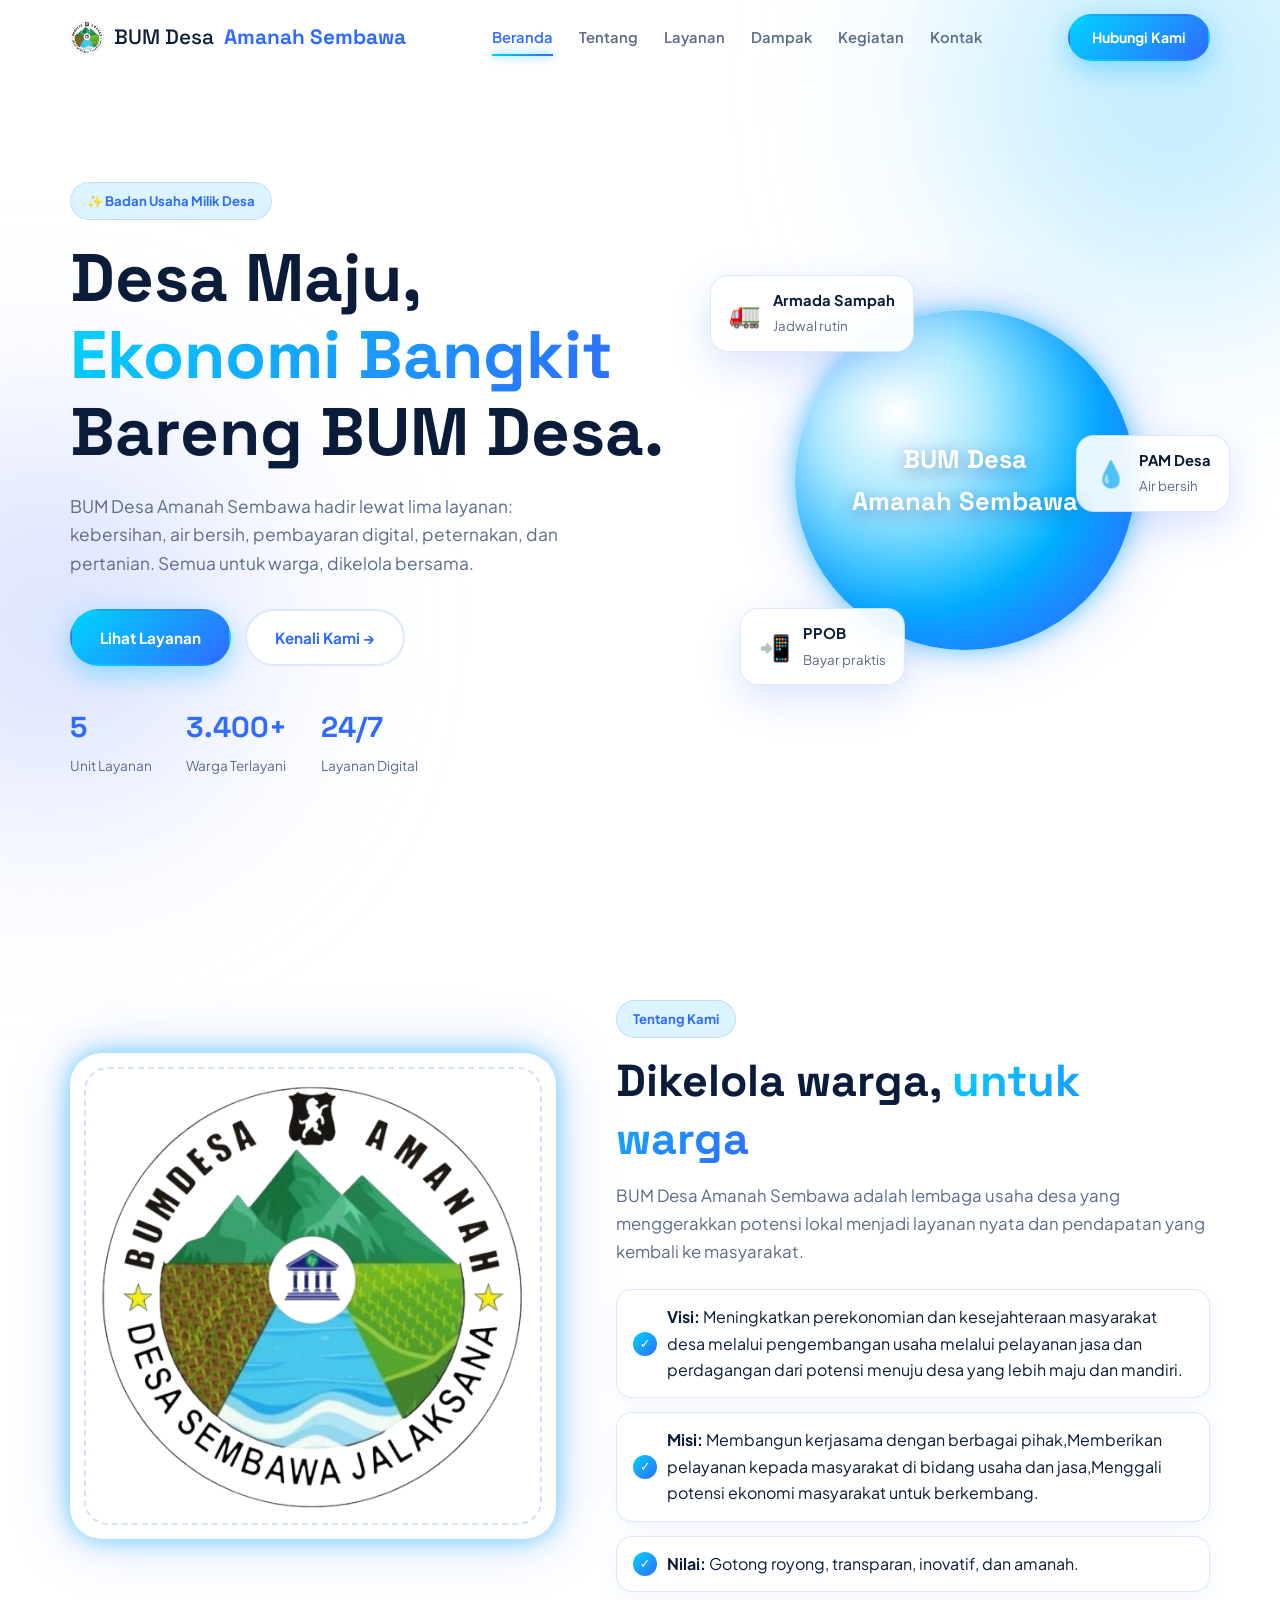
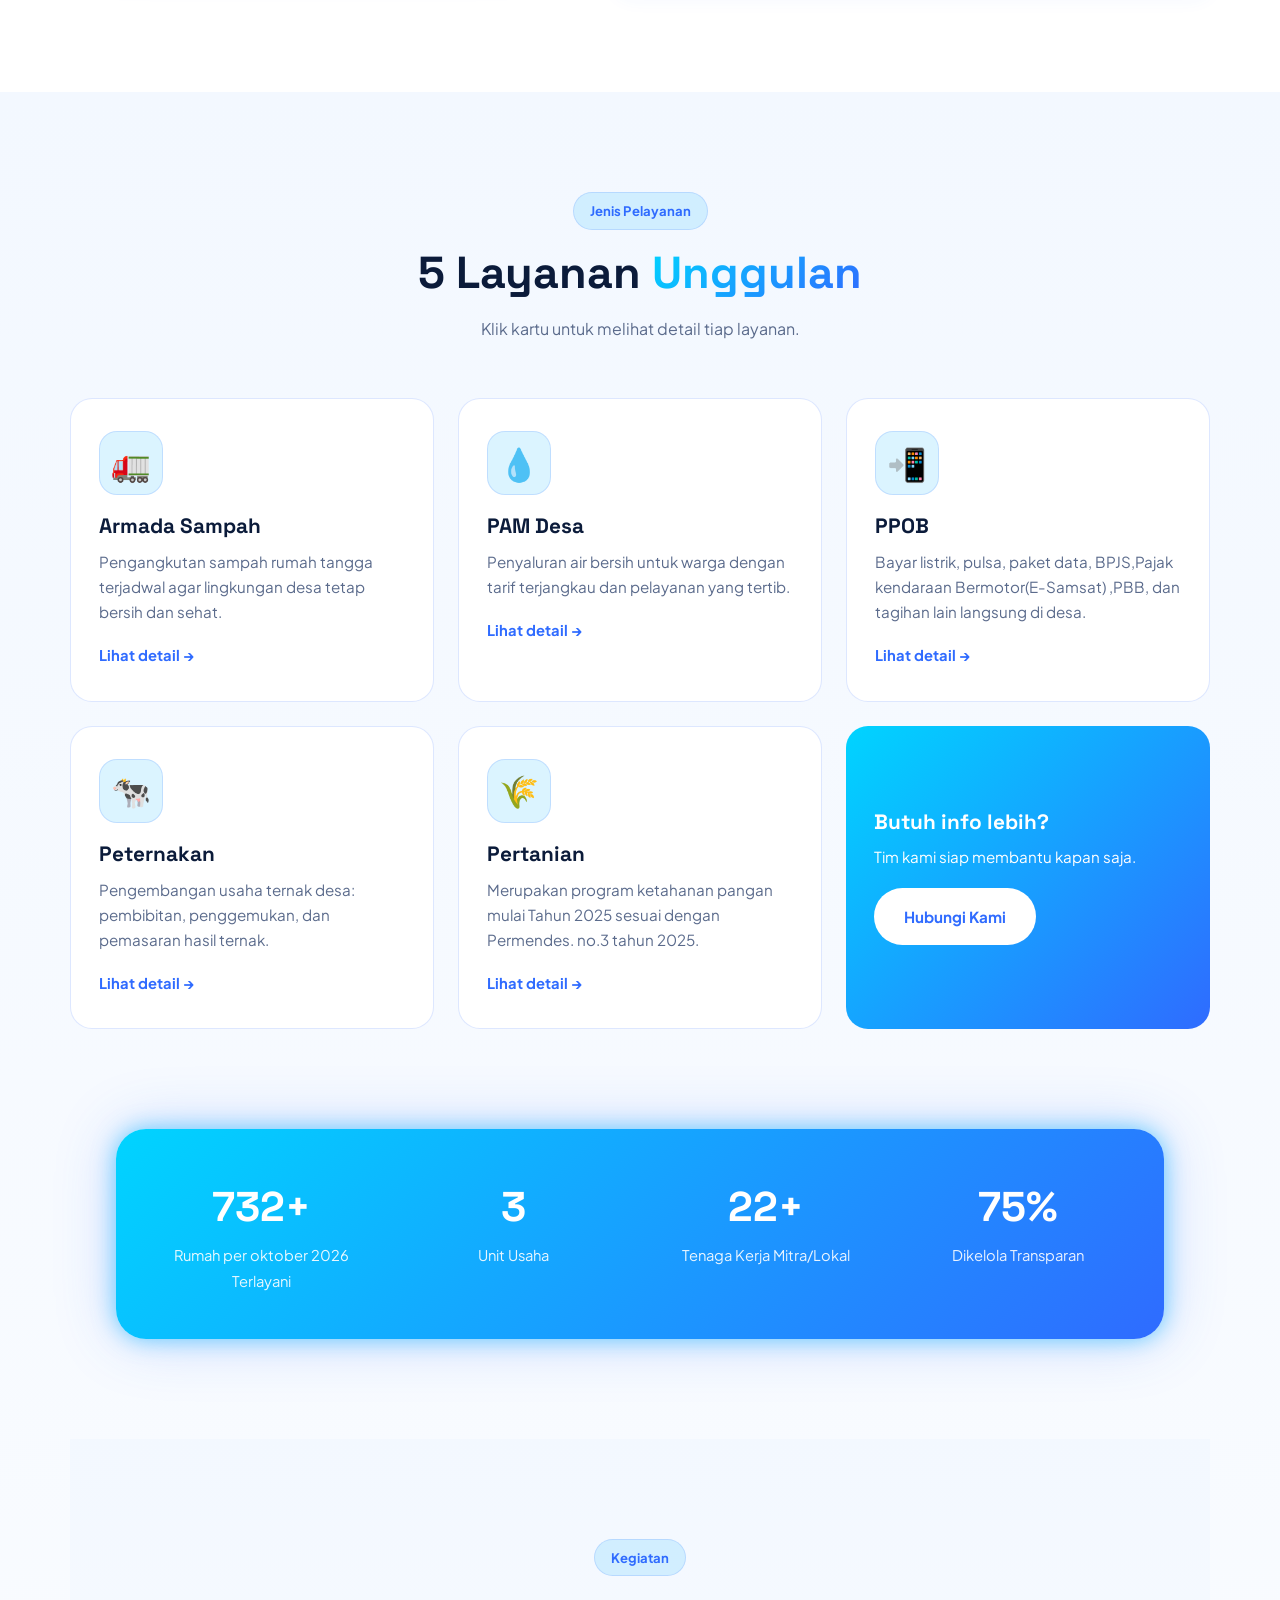
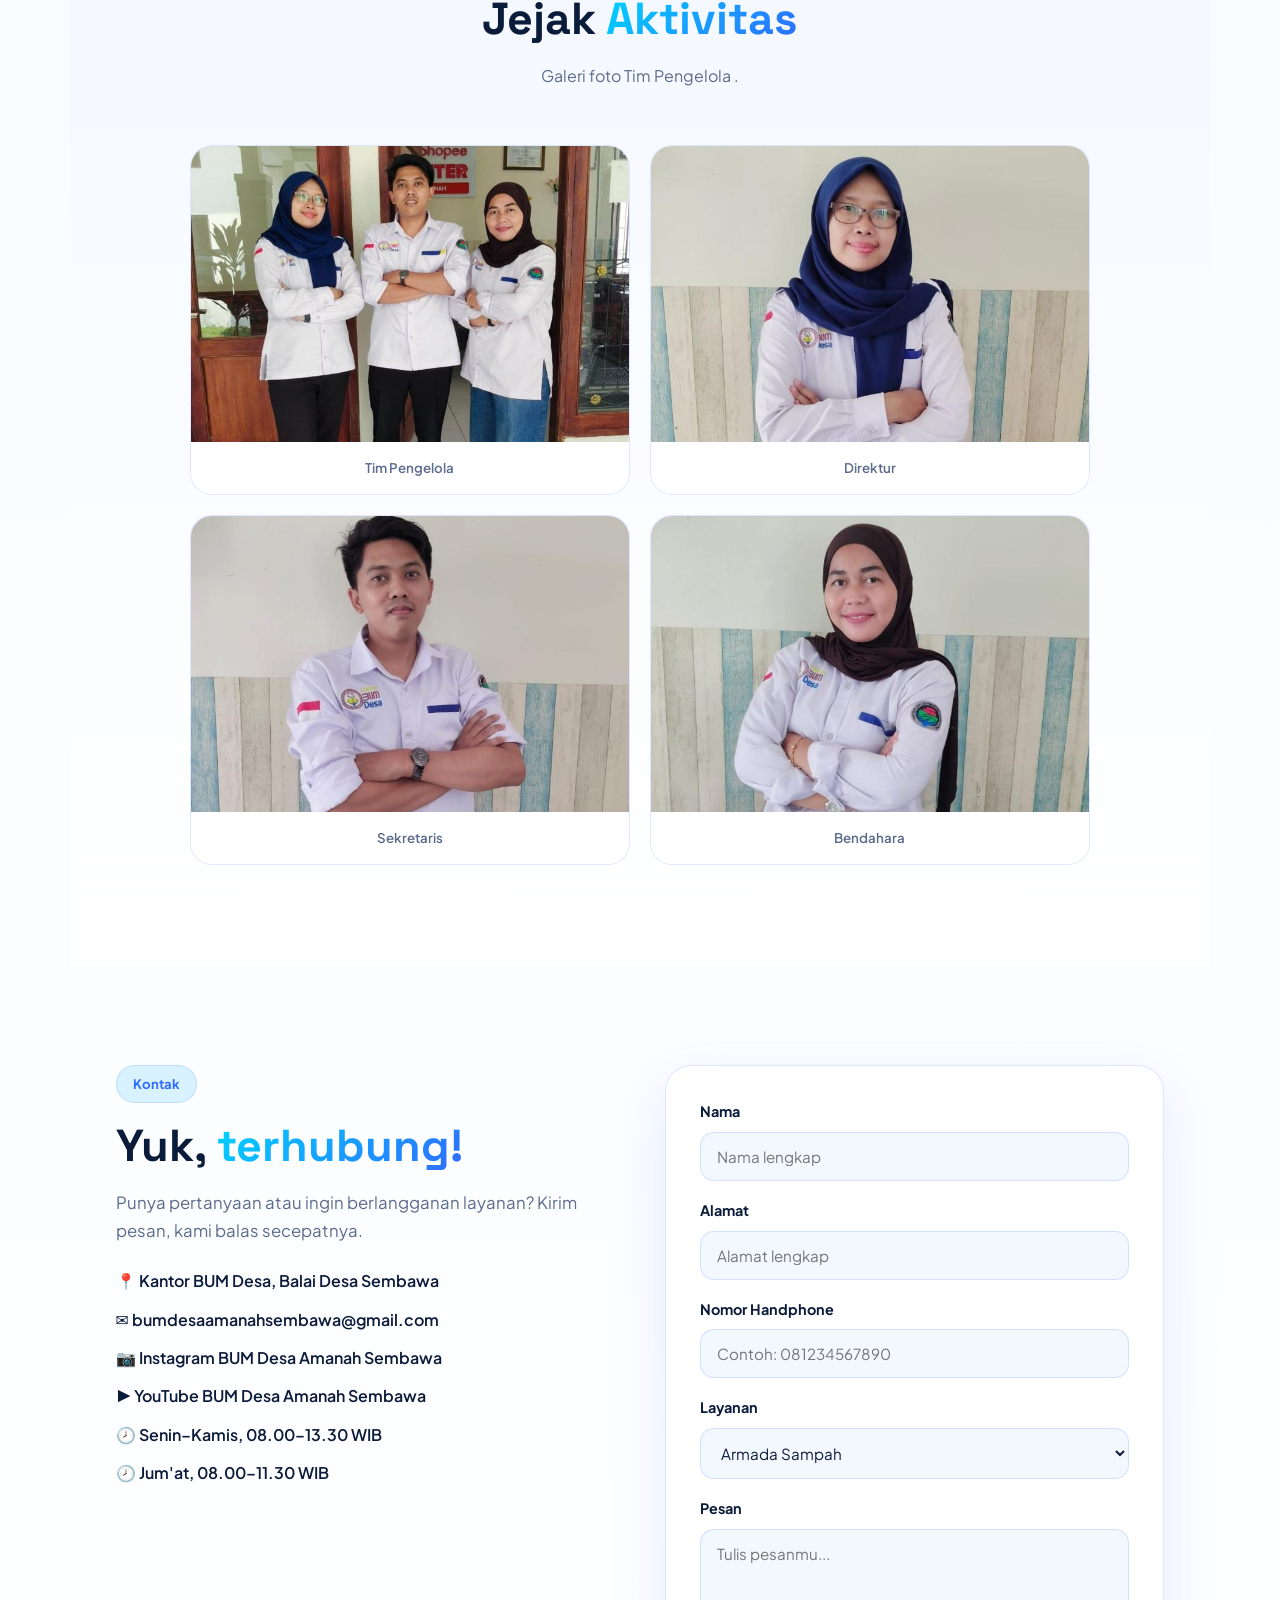
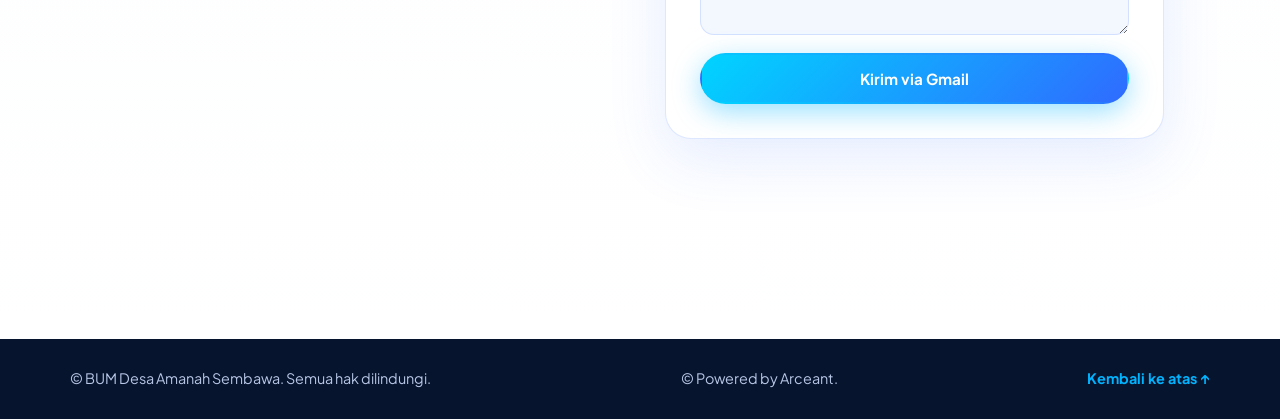
==== commit bad6b476: "Add files via upload" ====
--- a/index.html
+++ b/index.html
@@ -251,6 +251,10 @@
               <label>Alamat
                 <input type="text" id="alamat" placeholder="Alamat lengkap" required />
               </label>
+              <label>Nomor Handphone
+                <input type="tel" id="handphone" placeholder="Contoh: 081234567890" pattern="[0-9+ -]+" minlength="10"
+                  maxlength="15" required />
+              </label>
               <label>Layanan
                 <select id="layananPilih">
                   <option>Armada Sampah</option>
